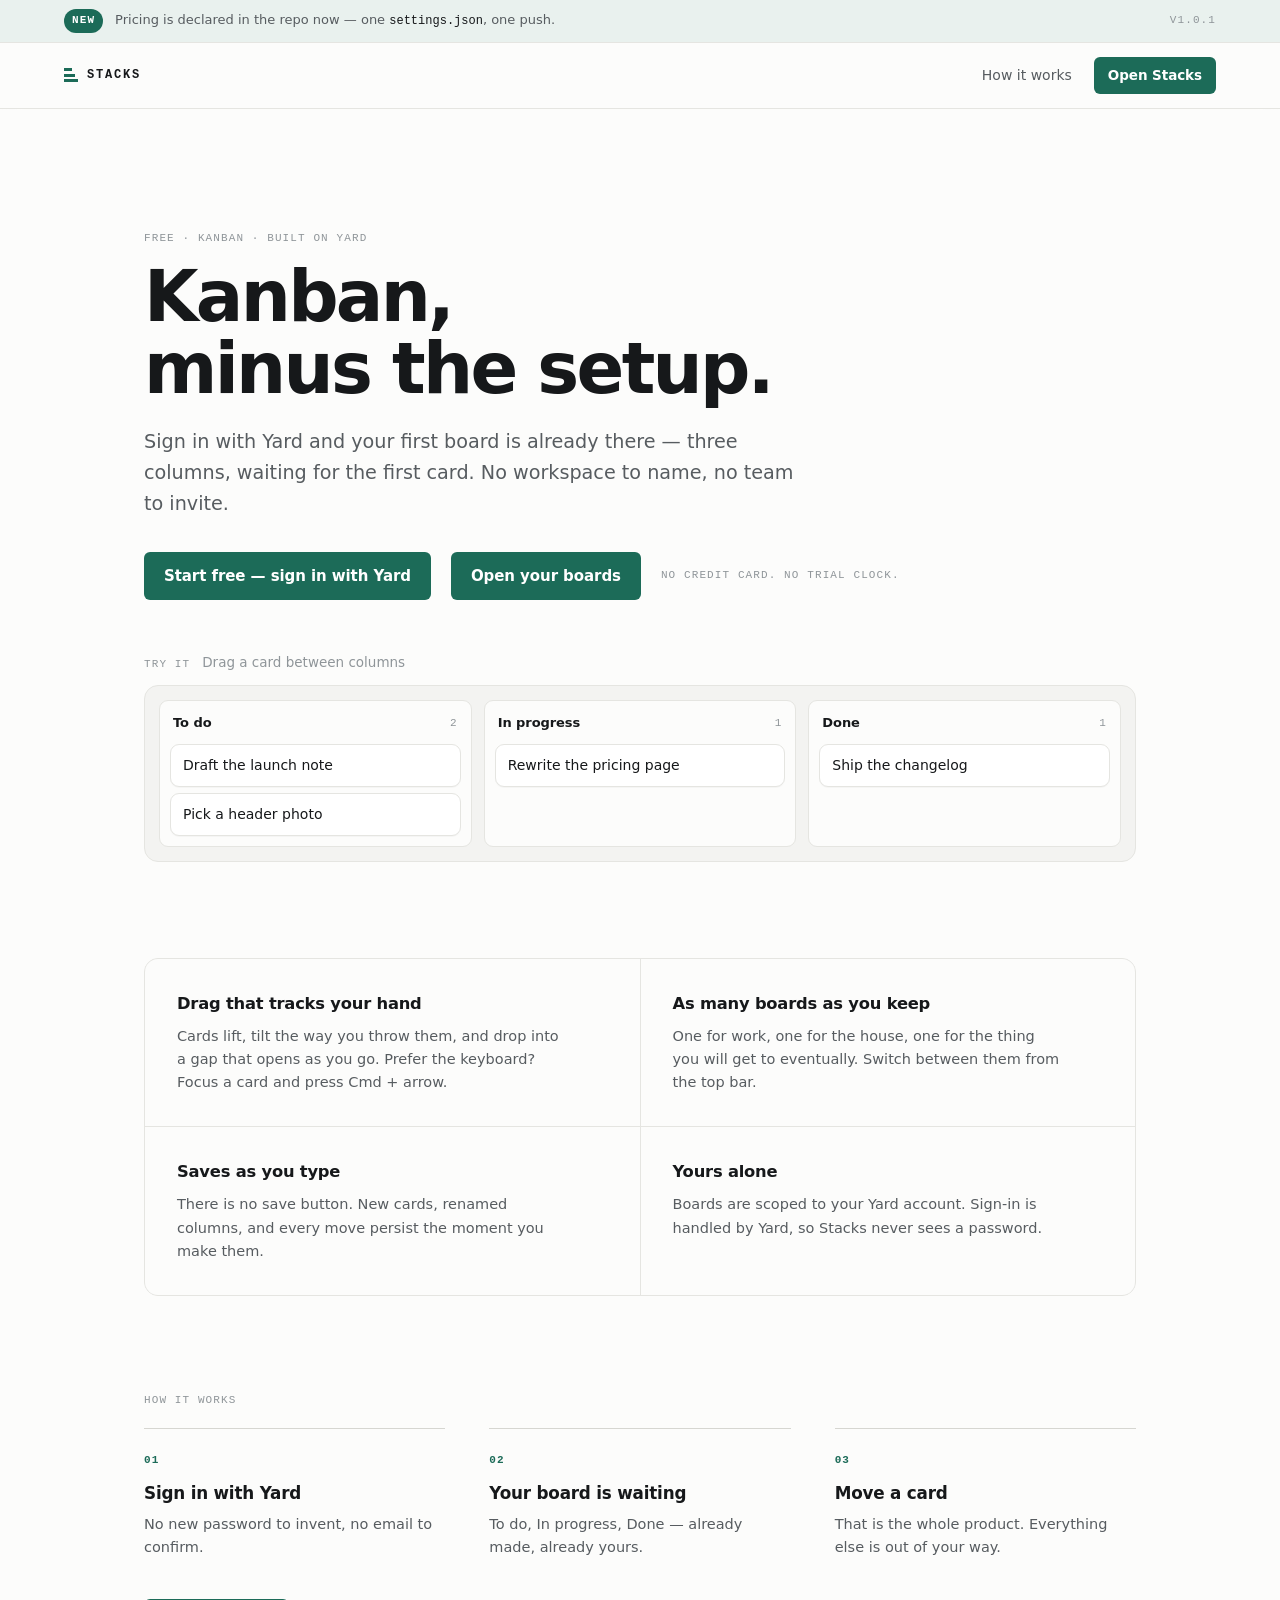
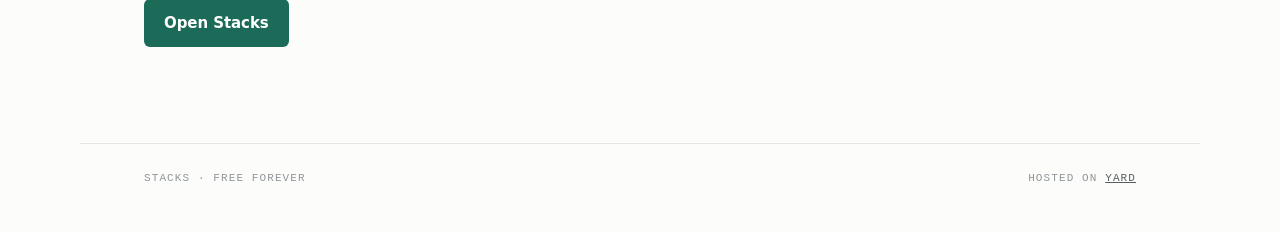
==== landing-page/index.html @ 399314e8 "updates" ====
<!DOCTYPE html>
<html lang="en">
<head>
  <meta charset="utf-8" />
  <meta name="viewport" content="width=device-width, initial-scale=1" />
  <meta name="color-scheme" content="light dark" />
  <title>Stacks — kanban boards, minus the setup</title>
  <meta name="description" content="A free kanban board. Sign in with Yard and your first board is already there: columns, cards, and a drag that tracks your hand." />
  <link rel="stylesheet" href="styles.css" />
  <!--
    embed.js exposes window.yard.product and wires [data-yard] / [data-action].
    Every bound element below also carries static copy, because tagline and
    description are dashboard-only fields that may still be empty.
  -->
  <script src="https://yard.sh/embed.js"></script>
</head>
<body>
  <!--
    Sits above the sticky bar, so it scrolls away and the bar takes over. The
    tag is the live release: it makes a deploy visible on the page itself
    instead of only in `yard env list`.
  -->
  <div class="ship">
    <span class="mono ship__pill">New</span>
    <p class="ship__msg">
      Pricing is declared in the repo now — one <code>settings.json</code>, one push.
    </p>
    <span class="mono ship__tag">v1.0.1</span>
  </div>

  <header class="bar">
    <span class="wordmark">
      <span class="wordmark__mark" aria-hidden="true"></span>
      Stacks
    </span>
    <nav class="bar__nav">
      <a href="#how">How it works</a>
      <a class="cta cta--sm" data-app-link href="/stacks/app/">Open Stacks</a>
    </nav>
  </header>

  <main>
    <section class="hero">
      <p class="mono eyebrow">Free · Kanban · Built on Yard</p>
      <h1>Kanban,<br />minus the setup.</h1>
      <p class="lede" data-yard="tagline">
        Sign in with Yard and your first board is already there — three columns,
        waiting for the first card. No workspace to name, no team to invite.
      </p>
      <div class="hero__actions">
        <a class="cta" data-app-link data-yard-when="signed_out" href="/stacks/app/">
          Start free — sign in with Yard
        </a>
        <a class="cta" data-app-link data-yard-when="signed_in" href="/stacks/app/">
          Open your boards
        </a>
        <span class="mono note" id="price-note">No credit card. No trial clock.</span>
      </div>
    </section>

    <!-- The hero's real argument: a board you can actually move a card on. -->
    <section class="demo" aria-label="Interactive demo">
      <div class="demo__label">
        <span class="mono eyebrow">Try it</span>
        <span class="demo__hint">Drag a card between columns</span>
      </div>

      <div class="demo__board" id="demo-board">
        <div class="dcol" data-name="To do">
          <div class="dcol__head"><span class="dcol__name">To do</span><span class="mono dcol__count">2</span></div>
          <div class="dcol__cards">
            <div class="dcard">Draft the launch note</div>
            <div class="dcard">Pick a header photo</div>
          </div>
        </div>
        <div class="dcol" data-name="In progress">
          <div class="dcol__head"><span class="dcol__name">In progress</span><span class="mono dcol__count">1</span></div>
          <div class="dcol__cards">
            <div class="dcard">Rewrite the pricing page</div>
          </div>
        </div>
        <div class="dcol" data-name="Done">
          <div class="dcol__head"><span class="dcol__name">Done</span><span class="mono dcol__count">1</span></div>
          <div class="dcol__cards">
            <div class="dcard">Ship the changelog</div>
          </div>
        </div>
      </div>
    </section>

    <section class="features">
      <article>
        <h2>Drag that tracks your hand</h2>
        <p>Cards lift, tilt the way you throw them, and drop into a gap that opens as you go. Prefer the keyboard? Focus a card and press Cmd + arrow.</p>
      </article>
      <article>
        <h2>As many boards as you keep</h2>
        <p>One for work, one for the house, one for the thing you will get to eventually. Switch between them from the top bar.</p>
      </article>
      <article>
        <h2>Saves as you type</h2>
        <p>There is no save button. New cards, renamed columns, and every move persist the moment you make them.</p>
      </article>
      <article>
        <h2>Yours alone</h2>
        <p>Boards are scoped to your Yard account. Sign-in is handled by Yard, so Stacks never sees a password.</p>
      </article>
    </section>

    <section class="how" id="how">
      <p class="mono eyebrow">How it works</p>
      <ol class="steps">
        <li>
          <span class="mono steps__n">01</span>
          <h3>Sign in with Yard</h3>
          <p>No new password to invent, no email to confirm.</p>
        </li>
        <li>
          <span class="mono steps__n">02</span>
          <h3>Your board is waiting</h3>
          <p>To do, In progress, Done — already made, already yours.</p>
        </li>
        <li>
          <span class="mono steps__n">03</span>
          <h3>Move a card</h3>
          <p>That is the whole product. Everything else is out of your way.</p>
        </li>
      </ol>
      <a class="cta" data-app-link href="/stacks/app/">Open Stacks</a>
    </section>
  </main>

  <footer class="foot">
    <span class="mono">Stacks · Free forever</span>
    <span class="mono">Hosted on <a href="https://yard.sh">Yard</a></span>
  </footer>

  <script src="demo.js"></script>
</body>
</html>
---- landing-page/styles.css ----
/* Stacks — landing page.
   Same tokens as the app so the page and the product read as one thing:
   humanist sans for anything a person wrote, letterspaced mono for anything
   the system knows. */

:root {
  color-scheme: light dark;

  --paper: #fcfcfb;
  --rail: #f3f3f1;
  --surface: #ffffff;
  --ink: #16181a;
  --muted: #575c60;
  --faint: #8f9599;
  --line: #e5e5e1;
  --line-strong: #d6d6d1;
  --accent: #1c6b58;
  --accent-ink: #ffffff;
  --accent-soft: #e9f1ee;

  --shadow-card: 0 1px 1px rgba(20, 24, 26, 0.03);
  --shadow-lift: 0 18px 40px -12px rgba(20, 24, 26, 0.28), 0 2px 8px rgba(20, 24, 26, 0.08);

  --sans: ui-sans-serif, system-ui, -apple-system, "Segoe UI", Inter, Roboto, "Helvetica Neue", Arial, sans-serif;
  --mono: ui-monospace, SFMono-Regular, "SF Mono", Menlo, Consolas, "Liberation Mono", monospace;

  --r-sm: 6px;
  --r-md: 9px;
  --r-lg: 14px;
  --pad: clamp(20px, 5vw, 64px);
  --wide: 1120px;
}

@media (prefers-color-scheme: dark) {
  :root {
    --paper: #0e1011;
    --rail: #151719;
    --surface: #1a1d1f;
    --ink: #eceeef;
    --muted: #a6acb0;
    --faint: #767c80;
    --line: #262a2d;
    --line-strong: #343a3e;
    --accent: #55c3a0;
    --accent-ink: #06221b;
    --accent-soft: #14261f;

    --shadow-card: none;
    --shadow-lift: 0 20px 44px -12px rgba(0, 0, 0, 0.7), 0 2px 8px rgba(0, 0, 0, 0.5);
  }
}

*,
*::before,
*::after {
  box-sizing: border-box;
}

[hidden] {
  display: none !important;
}

body {
  margin: 0;
  background: var(--paper);
  color: var(--ink);
  font-family: var(--sans);
  font-size: 16px;
  line-height: 1.6;
  -webkit-font-smoothing: antialiased;
}

a {
  color: inherit;
}

:focus-visible {
  outline: 2px solid var(--accent);
  outline-offset: 3px;
  border-radius: 3px;
}

.mono {
  font-family: var(--mono);
  font-size: 11px;
  letter-spacing: 0.1em;
  text-transform: uppercase;
}

.eyebrow {
  color: var(--faint);
}

/* -------------------------------------------------------------------- ship */

.ship {
  display: flex;
  flex-wrap: wrap;
  align-items: center;
  gap: 6px 12px;
  padding: 9px var(--pad);
  background: var(--accent-soft);
  border-bottom: 1px solid var(--line);
}

.ship__pill {
  flex: none;
  padding: 3px 8px;
  border-radius: 999px;
  background: var(--accent);
  color: var(--accent-ink);
  font-weight: 600;
}

.ship__msg {
  flex: 1 1 auto;
  margin: 0;
  min-width: 0;
  font-size: 13px;
  color: var(--muted);
}

.ship__msg code {
  font-family: var(--mono);
  font-size: 12px;
  color: var(--ink);
}

.ship__tag {
  flex: none;
  color: var(--faint);
}

/* --------------------------------------------------------------------- bar */

.bar {
  position: sticky;
  top: 0;
  z-index: 20;
  display: flex;
  align-items: center;
  justify-content: space-between;
  gap: 20px;
  padding: 14px var(--pad);
  background: color-mix(in srgb, var(--paper) 88%, transparent);
  backdrop-filter: blur(10px);
  border-bottom: 1px solid var(--line);
}

.wordmark {
  display: inline-flex;
  align-items: center;
  gap: 9px;
  font-family: var(--mono);
  font-size: 12px;
  font-weight: 600;
  letter-spacing: 0.15em;
  text-transform: uppercase;
}

/* The mark is the name: three stacked bars, shortest on top. */
.wordmark__mark {
  width: 14px;
  height: 14px;
  background-image: linear-gradient(var(--accent), var(--accent)),
    linear-gradient(var(--accent), var(--accent)),
    linear-gradient(var(--accent), var(--accent));
  background-repeat: no-repeat;
  background-size: 8px 3px, 11px 3px, 14px 3px;
  background-position: 0 0, 0 5.5px, 0 11px;
}

.bar__nav {
  display: flex;
  align-items: center;
  gap: 22px;
  font-size: 14px;
}

.bar__nav a {
  text-decoration: none;
  color: var(--muted);
}

.bar__nav a:hover {
  color: var(--ink);
}

@media (max-width: 560px) {
  .bar__nav a:not(.cta) {
    display: none;
  }
}

/* --------------------------------------------------------------------- cta */

.cta {
  display: inline-flex;
  align-items: center;
  padding: 12px 20px;
  background: var(--accent);
  color: var(--accent-ink);
  border-radius: var(--r-sm);
  font-size: 15px;
  font-weight: 550;
  letter-spacing: -0.005em;
  text-decoration: none;
  white-space: nowrap;
}

.cta:hover {
  filter: brightness(1.08);
}

.bar__nav .cta {
  color: var(--accent-ink);
  padding: 8px 14px;
  font-size: 13.5px;
}

/* -------------------------------------------------------------------- hero */

main {
  max-width: var(--wide);
  margin: 0 auto;
  padding: 0 var(--pad);
}

.hero {
  padding: clamp(56px, 11vw, 110px) 0 clamp(32px, 5vw, 52px);
}

.hero h1 {
  margin: 14px 0 0;
  font-size: clamp(2.6rem, 7.4vw, 4.4rem);
  line-height: 1.02;
  font-weight: 600;
  letter-spacing: -0.038em;
}

.lede {
  max-width: 34em;
  margin: 22px 0 0;
  font-size: clamp(1rem, 1.7vw, 1.2rem);
  color: var(--muted);
}

.hero__actions {
  display: flex;
  align-items: center;
  flex-wrap: wrap;
  gap: 14px 20px;
  margin-top: 32px;
}

.note {
  color: var(--faint);
}

/* -------------------------------------------------------------------- demo */

.demo {
  padding-bottom: clamp(56px, 9vw, 96px);
}

.demo__label {
  display: flex;
  align-items: baseline;
  gap: 12px;
  margin-bottom: 12px;
}

.demo__hint {
  font-size: 13.5px;
  color: var(--faint);
}

.demo__board {
  display: grid;
  grid-template-columns: repeat(3, minmax(0, 1fr));
  gap: 12px;
  padding: 14px;
  background: var(--rail);
  border: 1px solid var(--line);
  border-radius: var(--r-lg);
}

@media (max-width: 640px) {
  .demo__board {
    grid-template-columns: 1fr;
  }
}

.dcol {
  min-width: 0;
  padding: 10px;
  background: var(--paper);
  border: 1px solid var(--line);
  border-radius: var(--r-md);
  transition: border-color 0.16s ease, background-color 0.16s ease;
}

.dcol.is-target {
  border-color: var(--accent);
  background: var(--accent-soft);
}

.dcol__head {
  display: flex;
  align-items: center;
  justify-content: space-between;
  gap: 8px;
  padding: 2px 3px 10px;
}

.dcol__name {
  font-size: 13px;
  font-weight: 600;
  letter-spacing: -0.005em;
}

.dcol__count {
  color: var(--faint);
  font-variant-numeric: tabular-nums;
}

.dcol__cards {
  min-height: 62px;
}

.dcard {
  margin-bottom: 6px;
  padding: 11px 12px;
  background: var(--surface);
  border: 1px solid var(--line);
  border-radius: var(--r-md);
  box-shadow: var(--shadow-card);
  font-size: 14px;
  line-height: 1.35;
  cursor: grab;
  touch-action: pan-y;
  user-select: none;
  -webkit-user-select: none;
}

.dcard:last-child {
  margin-bottom: 0;
}

.dcard:hover {
  border-color: var(--line-strong);
}

.dcard.is-dragging {
  position: fixed;
  z-index: 40;
  margin: 0;
  cursor: grabbing;
  pointer-events: none;
  border-color: var(--line-strong);
  box-shadow: var(--shadow-lift);
  will-change: transform;
}

.dplaceholder {
  margin-bottom: 6px;
  border: 1px dashed var(--accent);
  border-radius: var(--r-md);
}

body.is-dragging {
  cursor: grabbing;
}

body.is-dragging .dcard:not(.is-dragging) {
  transition: transform 0.19s cubic-bezier(0.2, 0, 0, 1);
}

/* ---------------------------------------------------------------- features */

/* Four items, so 2x2 — auto-fit would leave a dead cell at three across. */
.features {
  display: grid;
  grid-template-columns: 1fr;
  gap: 1px;
  margin-bottom: clamp(56px, 9vw, 96px);
  background: var(--line);
  border: 1px solid var(--line);
  border-radius: var(--r-lg);
  overflow: hidden;
}

.features article {
  padding: clamp(22px, 3vw, 32px);
  background: var(--paper);
}

.features h2 {
  margin: 0 0 8px;
  font-size: 1.02rem;
  font-weight: 600;
  letter-spacing: -0.012em;
}

.features p {
  margin: 0;
  font-size: 14.5px;
  color: var(--muted);
  max-width: 42ch;
}

@media (min-width: 720px) {
  .features {
    grid-template-columns: 1fr 1fr;
  }
}

/* --------------------------------------------------------------------- how */

.how {
  padding-bottom: clamp(56px, 9vw, 96px);
}

/* Numbered because these genuinely happen in order. */
.steps {
  list-style: none;
  display: grid;
  grid-template-columns: repeat(auto-fit, minmax(230px, 1fr));
  gap: clamp(24px, 4vw, 44px);
  margin: 18px 0 40px;
  padding: 0;
}

.steps li {
  border-top: 1px solid var(--line-strong);
  padding-top: 16px;
}

.steps__n {
  color: var(--accent);
  font-weight: 600;
}

.steps h3 {
  margin: 10px 0 6px;
  font-size: 1.05rem;
  font-weight: 600;
  letter-spacing: -0.012em;
}

.steps p {
  margin: 0;
  font-size: 14.5px;
  color: var(--muted);
}

/* -------------------------------------------------------------------- foot */

.foot {
  display: flex;
  align-items: center;
  justify-content: space-between;
  flex-wrap: wrap;
  gap: 12px;
  max-width: var(--wide);
  margin: 0 auto;
  padding: 26px var(--pad) 44px;
  border-top: 1px solid var(--line);
  color: var(--faint);
}

.foot a {
  color: var(--muted);
}

@media (prefers-reduced-motion: reduce) {
  *,
  *::before,
  *::after {
    animation-duration: 0.01ms !important;
    transition-duration: 0.01ms !important;
  }
}
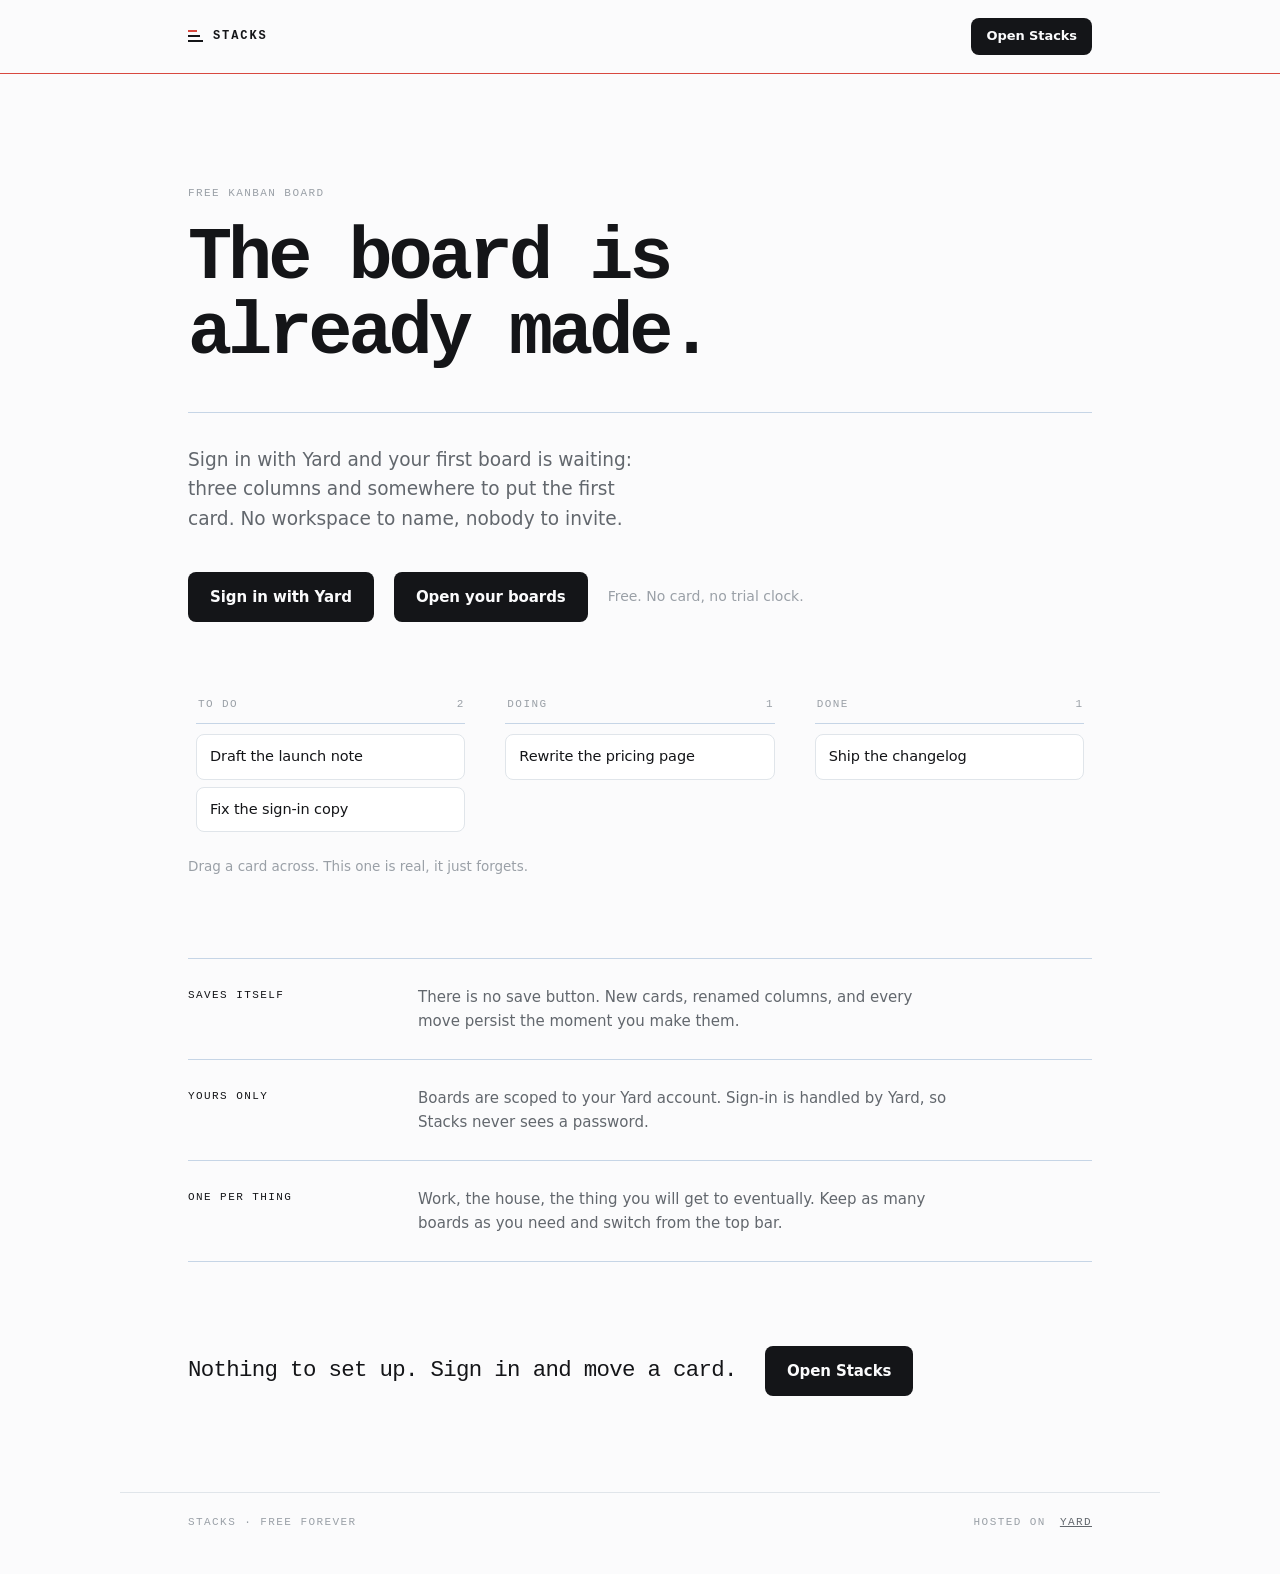
==== commit 0bf795de: "Bring the template up to date with Yard Move the backend to _service.js and migrations to .yard/migr" ====
--- a/landing-page/index.html
+++ b/landing-page/index.html
@@ -4,135 +4,117 @@
   <meta charset="utf-8" />
   <meta name="viewport" content="width=device-width, initial-scale=1" />
   <meta name="color-scheme" content="light dark" />
-  <title>Stacks — kanban boards, minus the setup</title>
-  <meta name="description" content="A free kanban board. Sign in with Yard and your first board is already there: columns, cards, and a drag that tracks your hand." />
+  <title>Stacks: a free kanban board</title>
+  <meta name="description" content="A free kanban board. Sign in with Yard and the first board is already made: three columns, waiting for the first card." />
   <link rel="stylesheet" href="styles.css" />
   <!--
-    embed.js exposes window.yard.product and wires [data-yard] / [data-action].
-    Every bound element below also carries static copy, because tagline and
-    description are dashboard-only fields that may still be empty.
+    Yard injects embed.js into every landing page it serves, hosted and under
+    yard dev. It exposes window.yard.project and wires [data-yard] text
+    bindings and [data-yard-when] visibility. Bound elements keep static copy
+    underneath for fields the dashboard may leave empty.
   -->
-  <script src="https://yard.sh/embed.js"></script>
 </head>
 <body>
-  <!--
-    Sits above the sticky bar, so it scrolls away and the bar takes over. The
-    tag is the live release: it makes a deploy visible on the page itself
-    instead of only in `yard env list`.
-  -->
-  <div class="ship">
-    <span class="mono ship__pill">New</span>
-    <p class="ship__msg">
-      Pricing is declared in the repo now — one <code>settings.json</code>, one push.
-    </p>
-    <span class="mono ship__tag">v1.0.1</span>
-  </div>
-
   <header class="bar">
-    <span class="wordmark">
-      <span class="wordmark__mark" aria-hidden="true"></span>
+    <span class="mark">
+      <span class="mark__glyph" aria-hidden="true"></span>
       Stacks
     </span>
-    <nav class="bar__nav">
-      <a href="#how">How it works</a>
-      <a class="cta cta--sm" data-app-link href="/stacks/app/">Open Stacks</a>
-    </nav>
+    <!-- Relative links only: the page serves under /<slug>/ (and under
+         /<slug>/@<sandbox>/ in a sandbox), so "app/" is always this project's app. -->
+    <a class="btn btn--sm" href="app/">Open Stacks</a>
   </header>
+
+  <!-- The red rule across the top of an index card. The page's only colour. -->
+  <div class="rule rule--margin" role="presentation"></div>
 
   <main>
     <section class="hero">
-      <p class="mono eyebrow">Free · Kanban · Built on Yard</p>
-      <h1>Kanban,<br />minus the setup.</h1>
-      <p class="lede" data-yard="tagline">
-        Sign in with Yard and your first board is already there — three columns,
-        waiting for the first card. No workspace to name, no team to invite.
+      <p class="label reveal">Free kanban board</p>
+
+      <h1 class="reveal reveal--1">The board is<br />already made.</h1>
+
+      <div class="rule reveal reveal--2" role="presentation"></div>
+
+      <p class="lede reveal reveal--3" data-yard="tagline">
+        Sign in with Yard and your first board is waiting: three columns and
+        somewhere to put the first card. No workspace to name, nobody to invite.
       </p>
-      <div class="hero__actions">
-        <a class="cta" data-app-link data-yard-when="signed_out" href="/stacks/app/">
-          Start free — sign in with Yard
+
+      <div class="actions reveal reveal--4">
+        <a class="btn" data-yard-when="signed_out" href="app/">
+          Sign in with Yard
         </a>
-        <a class="cta" data-app-link data-yard-when="signed_in" href="/stacks/app/">
+        <a class="btn" data-yard-when="signed_in" href="app/">
           Open your boards
         </a>
-        <span class="mono note" id="price-note">No credit card. No trial clock.</span>
+        <span class="note">Free. No card, no trial clock.</span>
       </div>
     </section>
 
-    <!-- The hero's real argument: a board you can actually move a card on. -->
-    <section class="demo" aria-label="Interactive demo">
-      <div class="demo__label">
-        <span class="mono eyebrow">Try it</span>
-        <span class="demo__hint">Drag a card between columns</span>
-      </div>
-
-      <div class="demo__board" id="demo-board">
-        <div class="dcol" data-name="To do">
-          <div class="dcol__head"><span class="dcol__name">To do</span><span class="mono dcol__count">2</span></div>
-          <div class="dcol__cards">
-            <div class="dcard">Draft the launch note</div>
-            <div class="dcard">Pick a header photo</div>
+    <!-- The argument for a kanban app is a card you can move, so the board is real. -->
+    <section class="stack">
+      <div class="board" id="board">
+        <div class="b-col">
+          <div class="b-col__head">
+            <span class="label">To do</span>
+            <span class="b-col__n">2</span>
+          </div>
+          <div class="b-col__cards">
+            <div class="b-card">Draft the launch note</div>
+            <div class="b-card">Fix the sign-in copy</div>
           </div>
         </div>
-        <div class="dcol" data-name="In progress">
-          <div class="dcol__head"><span class="dcol__name">In progress</span><span class="mono dcol__count">1</span></div>
-          <div class="dcol__cards">
-            <div class="dcard">Rewrite the pricing page</div>
+        <div class="b-col">
+          <div class="b-col__head">
+            <span class="label">Doing</span>
+            <span class="b-col__n">1</span>
+          </div>
+          <div class="b-col__cards">
+            <div class="b-card">Rewrite the pricing page</div>
           </div>
         </div>
-        <div class="dcol" data-name="Done">
-          <div class="dcol__head"><span class="dcol__name">Done</span><span class="mono dcol__count">1</span></div>
-          <div class="dcol__cards">
-            <div class="dcard">Ship the changelog</div>
+        <div class="b-col">
+          <div class="b-col__head">
+            <span class="label">Done</span>
+            <span class="b-col__n">1</span>
+          </div>
+          <div class="b-col__cards">
+            <div class="b-card">Ship the changelog</div>
           </div>
         </div>
       </div>
+      <p class="hint">Drag a card across. This one is real, it just forgets.</p>
     </section>
 
-    <section class="features">
-      <article>
-        <h2>Drag that tracks your hand</h2>
-        <p>Cards lift, tilt the way you throw them, and drop into a gap that opens as you go. Prefer the keyboard? Focus a card and press Cmd + arrow.</p>
-      </article>
-      <article>
-        <h2>As many boards as you keep</h2>
-        <p>One for work, one for the house, one for the thing you will get to eventually. Switch between them from the top bar.</p>
-      </article>
-      <article>
-        <h2>Saves as you type</h2>
+    <!-- Three claims, written on the lines of the card. -->
+    <section class="facts">
+      <div class="fact">
+        <span class="label">Saves itself</span>
         <p>There is no save button. New cards, renamed columns, and every move persist the moment you make them.</p>
-      </article>
-      <article>
-        <h2>Yours alone</h2>
+      </div>
+      <div class="fact">
+        <span class="label">Yours only</span>
         <p>Boards are scoped to your Yard account. Sign-in is handled by Yard, so Stacks never sees a password.</p>
-      </article>
+      </div>
+      <div class="fact">
+        <span class="label">One per thing</span>
+        <p>Work, the house, the thing you will get to eventually. Keep as many boards as you need and switch from the top bar.</p>
+      </div>
     </section>
 
-    <section class="how" id="how">
-      <p class="mono eyebrow">How it works</p>
-      <ol class="steps">
-        <li>
-          <span class="mono steps__n">01</span>
-          <h3>Sign in with Yard</h3>
-          <p>No new password to invent, no email to confirm.</p>
-        </li>
-        <li>
-          <span class="mono steps__n">02</span>
-          <h3>Your board is waiting</h3>
-          <p>To do, In progress, Done — already made, already yours.</p>
-        </li>
-        <li>
-          <span class="mono steps__n">03</span>
-          <h3>Move a card</h3>
-          <p>That is the whole product. Everything else is out of your way.</p>
-        </li>
-      </ol>
-      <a class="cta" data-app-link href="/stacks/app/">Open Stacks</a>
+    <section class="close">
+      <p class="close__line">Nothing to set up. Sign in and move a card.</p>
+      <a class="btn" href="app/">Open Stacks</a>
     </section>
   </main>
 
   <footer class="foot">
-    <span class="mono">Stacks · Free forever</span>
-    <span class="mono">Hosted on <a href="https://yard.sh">Yard</a></span>
+    <span class="label">Stacks · free forever</span>
+    <span class="label foot__right">
+      <span id="release" data-yard="latest_release.tag_name"></span>
+      Hosted on <a href="https://yard.sh">Yard</a>
+    </span>
   </footer>
 
   <script src="demo.js"></script>
--- a/landing-page/styles.css
+++ b/landing-page/styles.css
@@ -1,52 +1,46 @@
-/* Stacks — landing page.
-   Same tokens as the app so the page and the product read as one thing:
-   humanist sans for anything a person wrote, letterspaced mono for anything
-   the system knows. */
+/* Stacks landing page.
+
+   The page is one index card: typed display face, blue ruling, and a single
+   red rule across the top. Colour appears exactly twice (that rule and the
+   glyph that echoes it), so everything else has to earn its place on the
+   grid instead of on the palette. */
 
 :root {
   color-scheme: light dark;
 
-  --paper: #fcfcfb;
-  --rail: #f3f3f1;
-  --surface: #ffffff;
-  --ink: #16181a;
-  --muted: #575c60;
-  --faint: #8f9599;
-  --line: #e5e5e1;
-  --line-strong: #d6d6d1;
-  --accent: #1c6b58;
-  --accent-ink: #ffffff;
-  --accent-soft: #e9f1ee;
-
-  --shadow-card: 0 1px 1px rgba(20, 24, 26, 0.03);
-  --shadow-lift: 0 18px 40px -12px rgba(20, 24, 26, 0.28), 0 2px 8px rgba(20, 24, 26, 0.08);
-
-  --sans: ui-sans-serif, system-ui, -apple-system, "Segoe UI", Inter, Roboto, "Helvetica Neue", Arial, sans-serif;
+  --card: #fbfbfc;        /* the page: card stock */
+  --desk: #eef0f2;        /* recessed: the tray the board sits in */
+  --raised: #ffffff;      /* a card on the tray */
+  --graphite: #141518;    /* ink */
+  --pencil: #62676d;      /* second voice */
+  --faint: #9aa0a7;       /* labels, counts */
+  --rule: #c6d5e6;        /* the ruling of the card */
+  --rule-soft: #e0e5ea;   /* structural hairlines */
+  --margin: #d8483f;      /* the top rule. the only colour. */
+
+  --sans: ui-sans-serif, system-ui, -apple-system, "Segoe UI", Roboto, "Helvetica Neue", Arial, sans-serif;
   --mono: ui-monospace, SFMono-Regular, "SF Mono", Menlo, Consolas, "Liberation Mono", monospace;
 
-  --r-sm: 6px;
-  --r-md: 9px;
-  --r-lg: 14px;
-  --pad: clamp(20px, 5vw, 64px);
-  --wide: 1120px;
+  --pad: clamp(20px, 5.5vw, 68px);
+  --wide: 1040px;
+  --r: 8px;
+
+  --lift: 0 16px 34px -14px rgba(20, 24, 26, 0.3), 0 2px 6px rgba(20, 24, 26, 0.07);
 }
 
 @media (prefers-color-scheme: dark) {
   :root {
-    --paper: #0e1011;
-    --rail: #151719;
-    --surface: #1a1d1f;
-    --ink: #eceeef;
-    --muted: #a6acb0;
-    --faint: #767c80;
-    --line: #262a2d;
-    --line-strong: #343a3e;
-    --accent: #55c3a0;
-    --accent-ink: #06221b;
-    --accent-soft: #14261f;
-
-    --shadow-card: none;
-    --shadow-lift: 0 20px 44px -12px rgba(0, 0, 0, 0.7), 0 2px 8px rgba(0, 0, 0, 0.5);
+    --card: #121316;
+    --desk: #1a1c20;
+    --raised: #212429;
+    --graphite: #edeef0;
+    --pencil: #9ba1a8;
+    --faint: #737980;
+    --rule: #33475c;
+    --rule-soft: #262a2f;
+    --margin: #e2685e;
+
+    --lift: 0 18px 38px -14px rgba(0, 0, 0, 0.75), 0 2px 6px rgba(0, 0, 0, 0.5);
   }
 }
 
@@ -62,8 +56,8 @@
 
 body {
   margin: 0;
-  background: var(--paper);
-  color: var(--ink);
+  background: var(--card);
+  color: var(--graphite);
   font-family: var(--sans);
   font-size: 16px;
   line-height: 1.6;
@@ -75,150 +69,104 @@
 }
 
 :focus-visible {
-  outline: 2px solid var(--accent);
+  outline: 2px solid var(--graphite);
   outline-offset: 3px;
-  border-radius: 3px;
-}
-
-.mono {
+  border-radius: 2px;
+}
+
+/* The typed voice: column names, counts, captions, anything the catalogue
+   would have stamped rather than written. */
+.label {
+  display: inline-block;
+  margin: 0;
   font-family: var(--mono);
   font-size: 11px;
-  letter-spacing: 0.1em;
+  line-height: 1.4;
+  letter-spacing: 0.13em;
   text-transform: uppercase;
-}
-
-.eyebrow {
   color: var(--faint);
 }
 
-/* -------------------------------------------------------------------- ship */
-
-.ship {
-  display: flex;
-  flex-wrap: wrap;
-  align-items: center;
-  gap: 6px 12px;
-  padding: 9px var(--pad);
-  background: var(--accent-soft);
-  border-bottom: 1px solid var(--line);
-}
-
-.ship__pill {
-  flex: none;
-  padding: 3px 8px;
-  border-radius: 999px;
-  background: var(--accent);
-  color: var(--accent-ink);
-  font-weight: 600;
-}
-
-.ship__msg {
-  flex: 1 1 auto;
-  margin: 0;
-  min-width: 0;
-  font-size: 13px;
-  color: var(--muted);
-}
-
-.ship__msg code {
-  font-family: var(--mono);
-  font-size: 12px;
-  color: var(--ink);
-}
-
-.ship__tag {
-  flex: none;
-  color: var(--faint);
-}
-
-/* --------------------------------------------------------------------- bar */
+/* --------------------------------------------------------------- the rules */
+
+.rule {
+  height: 1px;
+  background: var(--rule);
+  transform-origin: left center;
+}
+
+.rule--margin {
+  background: var(--margin);
+}
+
+/* ----------------------------------------------------------------- top bar */
 
 .bar {
-  position: sticky;
-  top: 0;
-  z-index: 20;
   display: flex;
   align-items: center;
   justify-content: space-between;
   gap: 20px;
-  padding: 14px var(--pad);
-  background: color-mix(in srgb, var(--paper) 88%, transparent);
-  backdrop-filter: blur(10px);
-  border-bottom: 1px solid var(--line);
-}
-
-.wordmark {
+  max-width: var(--wide);
+  margin: 0 auto;
+  padding: 18px var(--pad);
+}
+
+.mark {
   display: inline-flex;
   align-items: center;
-  gap: 9px;
+  gap: 10px;
   font-family: var(--mono);
   font-size: 12px;
   font-weight: 600;
-  letter-spacing: 0.15em;
+  letter-spacing: 0.16em;
   text-transform: uppercase;
 }
 
-/* The mark is the name: three stacked bars, shortest on top. */
-.wordmark__mark {
-  width: 14px;
-  height: 14px;
-  background-image: linear-gradient(var(--accent), var(--accent)),
-    linear-gradient(var(--accent), var(--accent)),
-    linear-gradient(var(--accent), var(--accent));
+/* Three cards seen edge-on, shortest first, and the top one is the red rule,
+   so the mark and the page are the same idea. */
+.mark__glyph {
+  width: 15px;
+  height: 13px;
+  background-image:
+    linear-gradient(var(--margin), var(--margin)),
+    linear-gradient(var(--graphite), var(--graphite)),
+    linear-gradient(var(--graphite), var(--graphite));
   background-repeat: no-repeat;
-  background-size: 8px 3px, 11px 3px, 14px 3px;
-  background-position: 0 0, 0 5.5px, 0 11px;
-}
-
-.bar__nav {
-  display: flex;
-  align-items: center;
-  gap: 22px;
-  font-size: 14px;
-}
-
-.bar__nav a {
-  text-decoration: none;
-  color: var(--muted);
-}
-
-.bar__nav a:hover {
-  color: var(--ink);
-}
-
-@media (max-width: 560px) {
-  .bar__nav a:not(.cta) {
-    display: none;
-  }
-}
-
-/* --------------------------------------------------------------------- cta */
-
-.cta {
+  background-size: 9px 2px, 12px 2px, 15px 2px;
+  background-position: 0 0, 0 5px, 0 10px;
+}
+
+/* -------------------------------------------------------------- the button */
+
+.btn {
   display: inline-flex;
   align-items: center;
-  padding: 12px 20px;
-  background: var(--accent);
-  color: var(--accent-ink);
-  border-radius: var(--r-sm);
+  padding: 13px 22px;
+  border-radius: var(--r);
+  background: var(--graphite);
+  color: var(--card);
   font-size: 15px;
   font-weight: 550;
-  letter-spacing: -0.005em;
+  letter-spacing: -0.006em;
   text-decoration: none;
   white-space: nowrap;
-}
-
-.cta:hover {
-  filter: brightness(1.08);
-}
-
-.bar__nav .cta {
-  color: var(--accent-ink);
-  padding: 8px 14px;
-  font-size: 13.5px;
-}
-
-/* -------------------------------------------------------------------- hero */
+  transition: opacity 0.15s ease, transform 0.15s ease;
+}
+
+.btn:hover {
+  opacity: 0.86;
+}
+
+.btn:active {
+  transform: translateY(1px);
+}
+
+.btn--sm {
+  padding: 8px 15px;
+  font-size: 13px;
+}
+
+/* ------------------------------------------------------------------- shell */
 
 main {
   max-width: var(--wide);
@@ -226,254 +174,261 @@
   padding: 0 var(--pad);
 }
 
+/* -------------------------------------------------------------------- hero */
+
 .hero {
-  padding: clamp(56px, 11vw, 110px) 0 clamp(32px, 5vw, 52px);
+  padding: clamp(52px, 10vw, 104px) 0 clamp(40px, 6vw, 64px);
 }
 
 .hero h1 {
-  margin: 14px 0 0;
-  font-size: clamp(2.6rem, 7.4vw, 4.4rem);
+  margin: 18px 0 clamp(26px, 4vw, 40px);
+  font-family: var(--mono);
+  font-size: clamp(2.15rem, 6.6vw, 4.6rem);
+  font-weight: 600;
   line-height: 1.02;
-  font-weight: 600;
-  letter-spacing: -0.038em;
+  letter-spacing: -0.055em;
 }
 
 .lede {
-  max-width: 34em;
-  margin: 22px 0 0;
-  font-size: clamp(1rem, 1.7vw, 1.2rem);
-  color: var(--muted);
-}
-
-.hero__actions {
+  max-width: 40ch;
+  margin: clamp(22px, 3vw, 32px) 0 0;
+  font-size: clamp(1rem, 1.5vw, 1.16rem);
+  color: var(--pencil);
+}
+
+.actions {
   display: flex;
   align-items: center;
   flex-wrap: wrap;
   gap: 14px 20px;
-  margin-top: 32px;
+  margin-top: clamp(28px, 4vw, 38px);
 }
 
 .note {
+  font-size: 14px;
   color: var(--faint);
 }
 
-/* -------------------------------------------------------------------- demo */
-
-.demo {
-  padding-bottom: clamp(56px, 9vw, 96px);
-}
-
-.demo__label {
+/* ------------------------------------------------------------- the board */
+
+.stack {
+  padding-bottom: clamp(48px, 7vw, 80px);
+}
+
+/* No tray. The columns sit on the page like ruled sections of the card, and
+   the only raised things are the cards themselves. */
+.board {
+  display: grid;
+  grid-template-columns: repeat(3, minmax(0, 1fr));
+  gap: clamp(12px, 2vw, 24px);
+}
+
+@media (max-width: 700px) {
+  .board {
+    grid-template-columns: 1fr;
+    gap: 20px;
+  }
+}
+
+.b-col {
+  min-width: 0;
+  padding: 8px 8px 10px;
+  border-radius: var(--r);
+  transition: background-color 0.16s ease;
+}
+
+.b-col.is-target {
+  background: var(--desk);
+}
+
+.b-col__head {
   display: flex;
   align-items: baseline;
-  gap: 12px;
-  margin-bottom: 12px;
-}
-
-.demo__hint {
-  font-size: 13.5px;
-  color: var(--faint);
-}
-
-.demo__board {
-  display: grid;
-  grid-template-columns: repeat(3, minmax(0, 1fr));
-  gap: 12px;
-  padding: 14px;
-  background: var(--rail);
-  border: 1px solid var(--line);
-  border-radius: var(--r-lg);
-}
-
-@media (max-width: 640px) {
-  .demo__board {
-    grid-template-columns: 1fr;
-  }
-}
-
-.dcol {
-  min-width: 0;
-  padding: 10px;
-  background: var(--paper);
-  border: 1px solid var(--line);
-  border-radius: var(--r-md);
-  transition: border-color 0.16s ease, background-color 0.16s ease;
-}
-
-.dcol.is-target {
-  border-color: var(--accent);
-  background: var(--accent-soft);
-}
-
-.dcol__head {
-  display: flex;
-  align-items: center;
   justify-content: space-between;
   gap: 8px;
-  padding: 2px 3px 10px;
-}
-
-.dcol__name {
-  font-size: 13px;
-  font-weight: 600;
-  letter-spacing: -0.005em;
-}
-
-.dcol__count {
+  padding: 2px 2px 10px;
+  border-bottom: 1px solid var(--rule);
+  margin-bottom: 10px;
+}
+
+.b-col__n {
+  font-family: var(--mono);
+  font-size: 11px;
   color: var(--faint);
   font-variant-numeric: tabular-nums;
 }
 
-.dcol__cards {
-  min-height: 62px;
-}
-
-.dcard {
-  margin-bottom: 6px;
-  padding: 11px 12px;
-  background: var(--surface);
-  border: 1px solid var(--line);
-  border-radius: var(--r-md);
-  box-shadow: var(--shadow-card);
-  font-size: 14px;
+.b-col__cards {
+  min-height: 58px;
+}
+
+.b-card {
+  margin-bottom: 7px;
+  padding: 12px 13px;
+  background: var(--raised);
+  border: 1px solid var(--rule-soft);
+  border-radius: var(--r);
+  font-size: 14.5px;
   line-height: 1.35;
+  letter-spacing: -0.008em;
   cursor: grab;
   touch-action: pan-y;
   user-select: none;
   -webkit-user-select: none;
 }
 
-.dcard:last-child {
+.b-card:last-child {
   margin-bottom: 0;
 }
 
-.dcard:hover {
-  border-color: var(--line-strong);
-}
-
-.dcard.is-dragging {
+.b-card.is-dragging {
   position: fixed;
   z-index: 40;
   margin: 0;
   cursor: grabbing;
   pointer-events: none;
-  border-color: var(--line-strong);
-  box-shadow: var(--shadow-lift);
+  box-shadow: var(--lift);
   will-change: transform;
 }
 
-.dplaceholder {
-  margin-bottom: 6px;
-  border: 1px dashed var(--accent);
-  border-radius: var(--r-md);
+.b-slot {
+  margin-bottom: 7px;
+  border: 1px dashed var(--rule);
+  border-radius: var(--r);
 }
 
 body.is-dragging {
   cursor: grabbing;
 }
 
-body.is-dragging .dcard:not(.is-dragging) {
+body.is-dragging .b-card:not(.is-dragging) {
   transition: transform 0.19s cubic-bezier(0.2, 0, 0, 1);
 }
 
-/* ---------------------------------------------------------------- features */
-
-/* Four items, so 2x2 — auto-fit would leave a dead cell at three across. */
-.features {
+.hint {
+  margin: 14px 0 0;
+  font-size: 13.5px;
+  color: var(--faint);
+}
+
+/* ------------------------------------------------------------------- facts */
+
+/* Written on the lines: label in the margin, the claim on the rule. */
+.facts {
+  padding-bottom: clamp(48px, 7vw, 84px);
+}
+
+.fact {
   display: grid;
   grid-template-columns: 1fr;
-  gap: 1px;
-  margin-bottom: clamp(56px, 9vw, 96px);
-  background: var(--line);
-  border: 1px solid var(--line);
-  border-radius: var(--r-lg);
-  overflow: hidden;
-}
-
-.features article {
-  padding: clamp(22px, 3vw, 32px);
-  background: var(--paper);
-}
-
-.features h2 {
-  margin: 0 0 8px;
-  font-size: 1.02rem;
-  font-weight: 600;
-  letter-spacing: -0.012em;
-}
-
-.features p {
+  gap: 6px 40px;
+  padding: 20px 0;
+  border-top: 1px solid var(--rule);
+}
+
+.fact:last-child {
+  border-bottom: 1px solid var(--rule);
+}
+
+.fact p {
   margin: 0;
-  font-size: 14.5px;
-  color: var(--muted);
-  max-width: 42ch;
+  max-width: 56ch;
+  font-size: 15px;
+  color: var(--pencil);
+}
+
+.fact .label {
+  padding-top: 3px;
+  color: var(--graphite);
 }
 
 @media (min-width: 720px) {
-  .features {
-    grid-template-columns: 1fr 1fr;
-  }
-}
-
-/* --------------------------------------------------------------------- how */
-
-.how {
-  padding-bottom: clamp(56px, 9vw, 96px);
-}
-
-/* Numbered because these genuinely happen in order. */
-.steps {
-  list-style: none;
-  display: grid;
-  grid-template-columns: repeat(auto-fit, minmax(230px, 1fr));
-  gap: clamp(24px, 4vw, 44px);
-  margin: 18px 0 40px;
-  padding: 0;
-}
-
-.steps li {
-  border-top: 1px solid var(--line-strong);
-  padding-top: 16px;
-}
-
-.steps__n {
-  color: var(--accent);
-  font-weight: 600;
-}
-
-.steps h3 {
-  margin: 10px 0 6px;
-  font-size: 1.05rem;
-  font-weight: 600;
-  letter-spacing: -0.012em;
-}
-
-.steps p {
+  .fact {
+    grid-template-columns: 190px minmax(0, 1fr);
+    padding: 26px 0;
+  }
+}
+
+/* ------------------------------------------------------------------- close */
+
+.close {
+  display: flex;
+  align-items: center;
+  flex-wrap: wrap;
+  gap: 18px 28px;
+  padding-bottom: clamp(56px, 8vw, 96px);
+}
+
+.close__line {
   margin: 0;
-  font-size: 14.5px;
-  color: var(--muted);
-}
-
-/* -------------------------------------------------------------------- foot */
+  font-family: var(--mono);
+  font-size: clamp(1.05rem, 2.1vw, 1.4rem);
+  letter-spacing: -0.03em;
+}
+
+/* ------------------------------------------------------------------- foot */
 
 .foot {
   display: flex;
   align-items: center;
   justify-content: space-between;
   flex-wrap: wrap;
-  gap: 12px;
+  gap: 10px 20px;
   max-width: var(--wide);
   margin: 0 auto;
-  padding: 26px var(--pad) 44px;
-  border-top: 1px solid var(--line);
-  color: var(--faint);
+  padding: 22px var(--pad) 44px;
+  border-top: 1px solid var(--rule-soft);
 }
 
 .foot a {
-  color: var(--muted);
+  color: var(--pencil);
+}
+
+.foot__right {
+  display: inline-flex;
+  align-items: center;
+  gap: 14px;
+}
+
+#release:empty {
+  display: none;
+}
+
+/* ------------------------------------------------------------------ reveal */
+
+/* One sequence, on load: the card is set a line at a time. Base styles are the
+   finished state, so no-JS and reduced-motion both land on a readable page. */
+.reveal {
+  animation: rise 0.62s cubic-bezier(0.2, 0.7, 0.2, 1) both;
+}
+
+.rule.reveal {
+  animation-name: draw;
+}
+
+.reveal--1 { animation-delay: 0.06s; }
+.reveal--2 { animation-delay: 0.12s; }
+.reveal--3 { animation-delay: 0.18s; }
+.reveal--4 { animation-delay: 0.24s; }
+
+@keyframes rise {
+  from {
+    opacity: 0;
+    transform: translateY(9px);
+  }
+}
+
+@keyframes draw {
+  from {
+    transform: scaleX(0);
+  }
 }
 
 @media (prefers-reduced-motion: reduce) {
+  .reveal {
+    animation: none;
+  }
+
   *,
   *::before,
   *::after {
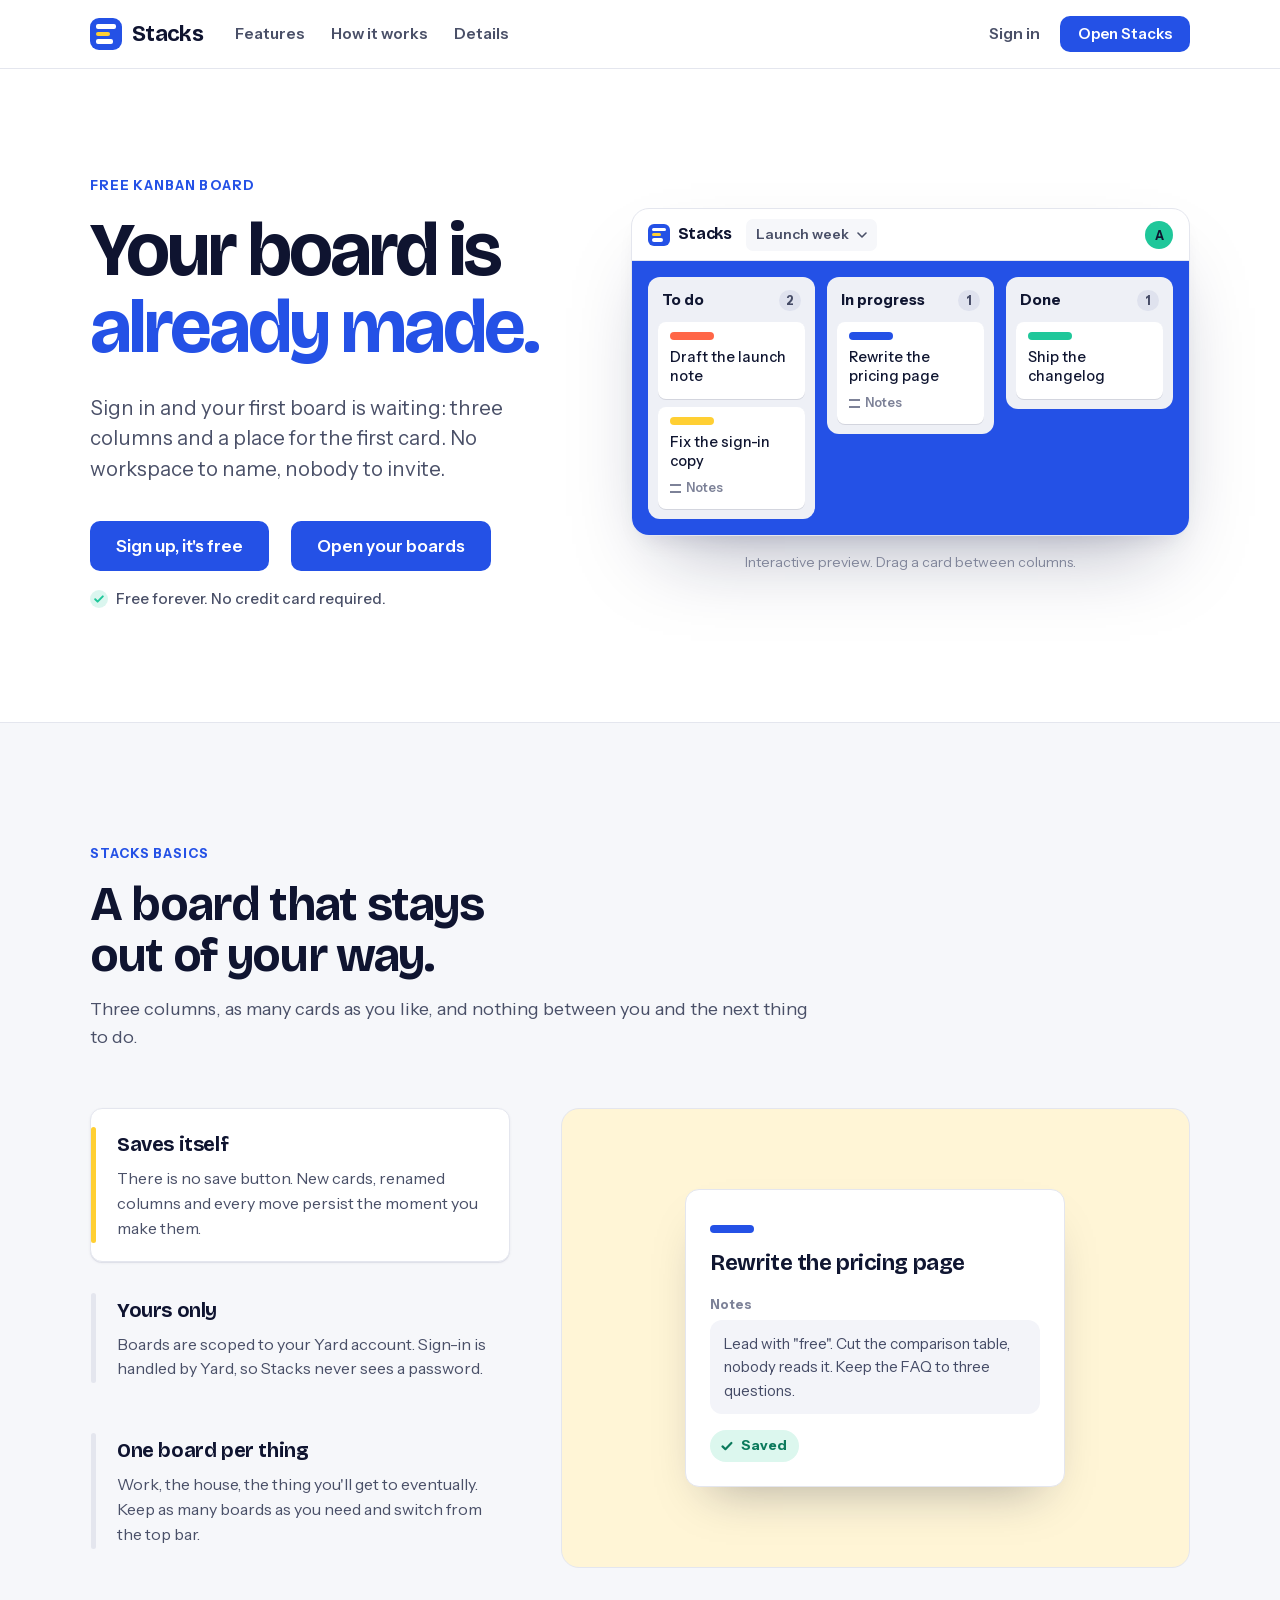
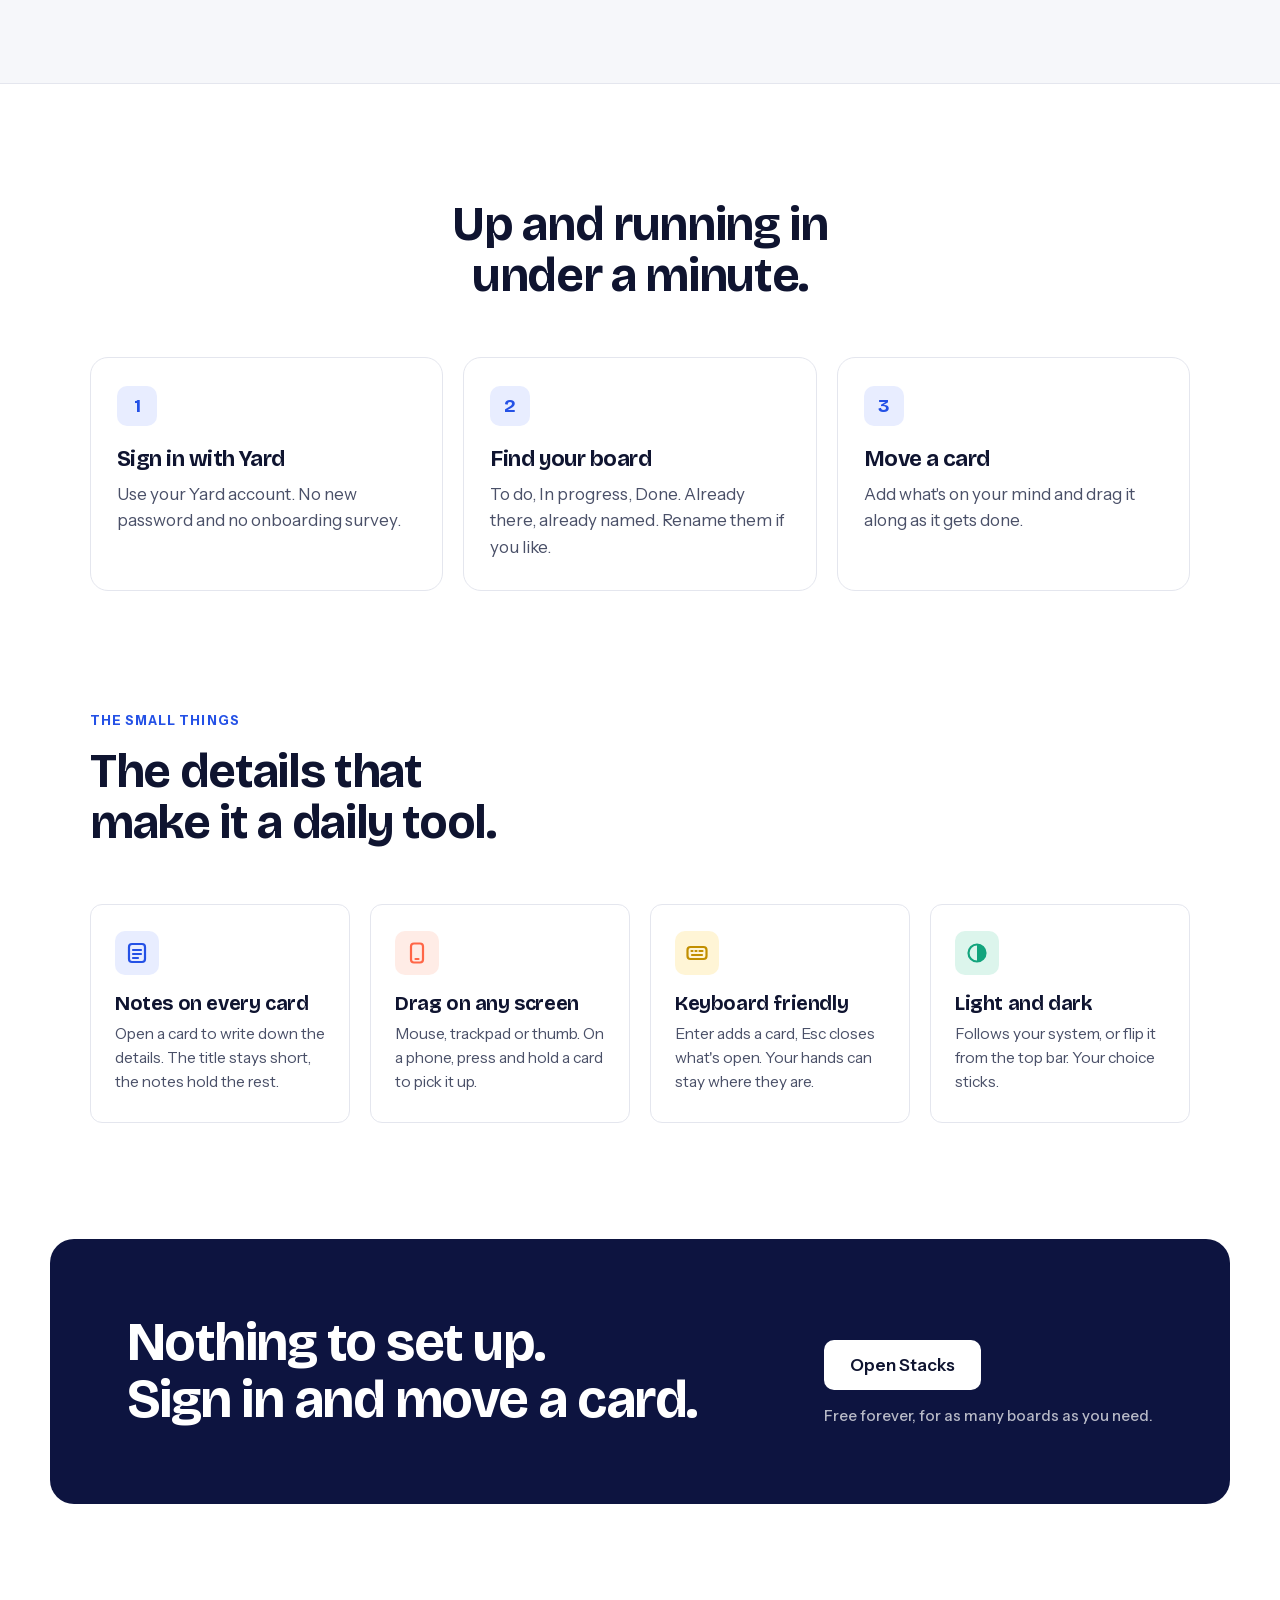
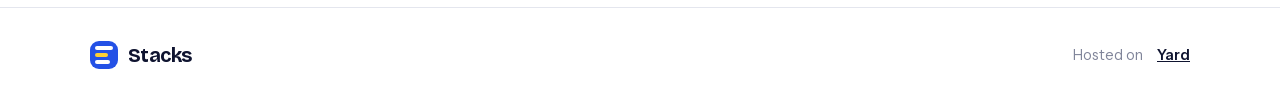
==== commit e73715c2: "design improvements" ====
--- a/landing-page/index.html
+++ b/landing-page/index.html
@@ -6,6 +6,8 @@
   <meta name="color-scheme" content="light dark" />
   <title>Stacks: a free kanban board</title>
   <meta name="description" content="A free kanban board. Sign in with Yard and the first board is already made: three columns, waiting for the first card." />
+  <!-- The headline face is above the fold; fetch it alongside the stylesheet. -->
+  <link rel="preload" href="fonts/bricolage-grotesque.woff2" as="font" type="font/woff2" crossorigin />
   <link rel="stylesheet" href="styles.css" />
   <!--
     Yard injects embed.js into every landing page it serves, hosted and under
@@ -15,108 +17,251 @@
   -->
 </head>
 <body>
-  <header class="bar">
-    <span class="mark">
-      <span class="mark__glyph" aria-hidden="true"></span>
-      Stacks
-    </span>
-    <!-- Relative links only: the page serves under /<slug>/ (and under
-         /<slug>/@<sandbox>/ in a sandbox), so "app/" is always this project's app. -->
-    <a class="btn btn--sm" href="app/">Open Stacks</a>
+  <!-- Relative links only: the page serves under /<slug>/ (and under
+       /<slug>/@<sandbox>/ in a sandbox), so "app/" is always this project's app. -->
+  <header class="nav">
+    <div class="wrap nav__inner">
+      <a class="brand" href="./" aria-label="Stacks home">
+        <span class="brand__mark" aria-hidden="true"><i></i><i></i><i></i></span>
+        Stacks
+      </a>
+      <nav class="nav__links" aria-label="Sections">
+        <a href="#features">Features</a>
+        <a href="#how">How it works</a>
+        <a href="#details">Details</a>
+      </nav>
+      <div class="nav__actions">
+        <a class="nav__signin" data-yard-when="signed_out" href="app/">Sign in</a>
+        <a class="btn btn--sm" href="app/">Open Stacks</a>
+      </div>
+    </div>
   </header>
 
-  <!-- The red rule across the top of an index card. The page's only colour. -->
-  <div class="rule rule--margin" role="presentation"></div>
-
   <main>
+    <!-- ------------------------------------------------------------ hero -->
     <section class="hero">
-      <p class="label reveal">Free kanban board</p>
-
-      <h1 class="reveal reveal--1">The board is<br />already made.</h1>
-
-      <div class="rule reveal reveal--2" role="presentation"></div>
-
-      <p class="lede reveal reveal--3" data-yard="tagline">
-        Sign in with Yard and your first board is waiting: three columns and
-        somewhere to put the first card. No workspace to name, nobody to invite.
+      <div class="wrap hero__grid">
+        <div class="hero__copy">
+          <p class="tag reveal">Free kanban board</p>
+          <h1 class="reveal reveal--1">Your board is <span class="accent">already made.</span></h1>
+          <p class="lede reveal reveal--2" data-yard="tagline">
+            Sign in and your first board is waiting: three columns and a place
+            for the first card. No workspace to name, nobody to invite.
+          </p>
+          <div class="hero__cta reveal reveal--3">
+            <a class="btn btn--lg" data-yard-when="signed_out" href="app/">Sign up, it's free</a>
+            <a class="btn btn--lg" data-yard-when="signed_in" href="app/">Open your boards</a>
+            <span class="hero__note">
+              <svg width="18" height="18" viewBox="0 0 18 18" aria-hidden="true"><circle cx="9" cy="9" r="9" fill="currentColor" opacity=".16"/><path d="M5.2 9.3l2.4 2.3 5.2-5.2" fill="none" stroke="currentColor" stroke-width="2" stroke-linecap="round" stroke-linejoin="round"/></svg>
+              Free forever. No credit card required.
+            </span>
+          </div>
+        </div>
+
+        <!-- The argument for a kanban app is a card you can move, so the board is real. -->
+        <div class="hero__demo">
+        <div class="stage">
+          <div class="stage__chrome" aria-hidden="true">
+            <span class="stage__brand"><span class="brand__mark"><i></i><i></i><i></i></span>Stacks</span>
+            <span class="stage__picker">Launch week<svg width="10" height="6" viewBox="0 0 10 6"><path d="M1 1l4 4 4-4" fill="none" stroke="currentColor" stroke-width="1.6" stroke-linecap="round" stroke-linejoin="round"/></svg></span>
+            <span class="stage__avatar">A</span>
+          </div>
+          <div class="board" id="board">
+            <div class="b-col">
+              <div class="b-col__head">
+                <span class="b-col__name">To do</span>
+                <span class="b-col__n">2</span>
+              </div>
+              <div class="b-col__cards">
+                <div class="b-card"><span class="chip chip--coral"></span>Draft the launch note</div>
+                <div class="b-card"><span class="chip chip--yellow"></span>Fix the sign-in copy<span class="b-card__meta">Notes</span></div>
+              </div>
+            </div>
+            <div class="b-col">
+              <div class="b-col__head">
+                <span class="b-col__name">In progress</span>
+                <span class="b-col__n">1</span>
+              </div>
+              <div class="b-col__cards">
+                <div class="b-card"><span class="chip chip--blue"></span>Rewrite the pricing page<span class="b-card__meta">Notes</span></div>
+              </div>
+            </div>
+            <div class="b-col">
+              <div class="b-col__head">
+                <span class="b-col__name">Done</span>
+                <span class="b-col__n">1</span>
+              </div>
+              <div class="b-col__cards">
+                <div class="b-card"><span class="chip chip--mint"></span>Ship the changelog</div>
+              </div>
+            </div>
+          </div>
+        </div>
+        <p class="stage__hint">Interactive preview. Drag a card between columns.</p>
+        </div>
+      </div>
+    </section>
+
+    <!-- -------------------------------------------------------- features -->
+    <section class="features" id="features">
+      <div class="wrap">
+        <header class="section-head">
+          <p class="tag">Stacks basics</p>
+          <h2>A board that stays out of your way.</h2>
+          <p class="section-head__sub">Three columns, as many cards as you like, and nothing between you and the next thing to do.</p>
+        </header>
+
+        <div class="tabs" data-tabs>
+          <div class="tabs__list" role="tablist" aria-label="Features">
+            <button class="tab tab--yellow" role="tab" id="tab-save" aria-controls="panel-save" aria-selected="true">
+              <span class="tab__title">Saves itself</span>
+              <span class="tab__body">There is no save button. New cards, renamed columns and every move persist the moment you make them.</span>
+            </button>
+            <button class="tab tab--coral" role="tab" id="tab-yours" aria-controls="panel-yours" aria-selected="false" tabindex="-1">
+              <span class="tab__title">Yours only</span>
+              <span class="tab__body">Boards are scoped to your Yard account. Sign-in is handled by Yard, so Stacks never sees a password.</span>
+            </button>
+            <button class="tab tab--mint" role="tab" id="tab-boards" aria-controls="panel-boards" aria-selected="false" tabindex="-1">
+              <span class="tab__title">One board per thing</span>
+              <span class="tab__body">Work, the house, the thing you'll get to eventually. Keep as many boards as you need and switch from the top bar.</span>
+            </button>
+          </div>
+
+          <div class="tabs__panels">
+            <div class="panel panel--yellow" role="tabpanel" id="panel-save" aria-labelledby="tab-save">
+              <div class="mock mock--sheet">
+                <span class="chip chip--blue"></span>
+                <p class="mock__title">Rewrite the pricing page</p>
+                <p class="mock__label">Notes</p>
+                <p class="mock__notes">Lead with "free". Cut the comparison table, nobody reads it. Keep the FAQ to three questions.</p>
+                <p class="mock__saved">
+                  <svg width="16" height="16" viewBox="0 0 16 16" aria-hidden="true"><path d="M3.5 8.4l2.9 2.8 6-6.2" fill="none" stroke="currentColor" stroke-width="2.2" stroke-linecap="round" stroke-linejoin="round"/></svg>
+                  Saved
+                </p>
+              </div>
+            </div>
+
+            <div class="panel panel--coral" role="tabpanel" id="panel-yours" aria-labelledby="tab-yours" hidden>
+              <div class="mock mock--signin">
+                <span class="mock__lock" aria-hidden="true">
+                  <svg width="28" height="28" viewBox="0 0 28 28"><rect x="5" y="12" width="18" height="13" rx="3.5" fill="currentColor"/><path d="M9 12V9a5 5 0 0110 0v3" fill="none" stroke="currentColor" stroke-width="2.6"/></svg>
+                </span>
+                <p class="mock__title">Sign in to Stacks</p>
+                <p class="mock__muted">Your boards are private to your account.</p>
+                <span class="mock__button">Continue with Yard</span>
+                <p class="mock__fine">Stacks gets a user id. Never your password.</p>
+              </div>
+            </div>
+
+            <div class="panel panel--mint" role="tabpanel" id="panel-boards" aria-labelledby="tab-boards" hidden>
+              <div class="mock mock--menu">
+                <p class="mock__label">Your boards</p>
+                <ul>
+                  <li class="is-current"><span class="swatch swatch--blue"></span>Launch week<span class="mock__count">4</span></li>
+                  <li><span class="swatch swatch--coral"></span>The house<span class="mock__count">11</span></li>
+                  <li><span class="swatch swatch--yellow"></span>Reading list<span class="mock__count">7</span></li>
+                  <li><span class="swatch swatch--mint"></span>Someday<span class="mock__count">23</span></li>
+                </ul>
+                <span class="mock__new">+ New board</span>
+              </div>
+            </div>
+          </div>
+        </div>
+      </div>
+    </section>
+
+    <!-- ------------------------------------------------------------- how -->
+    <section class="how" id="how">
+      <div class="wrap">
+        <header class="section-head section-head--center">
+          <h2>Up and running in under a minute.</h2>
+        </header>
+        <ol class="steps">
+          <li class="step">
+            <span class="step__n">1</span>
+            <h3>Sign in with Yard</h3>
+            <p>Use your Yard account. No new password and no onboarding survey.</p>
+          </li>
+          <li class="step">
+            <span class="step__n">2</span>
+            <h3>Find your board</h3>
+            <p>To do, In progress, Done. Already there, already named. Rename them if you like.</p>
+          </li>
+          <li class="step">
+            <span class="step__n">3</span>
+            <h3>Move a card</h3>
+            <p>Add what's on your mind and drag it along as it gets done.</p>
+          </li>
+        </ol>
+      </div>
+    </section>
+
+    <!-- --------------------------------------------------------- details -->
+    <section class="details" id="details">
+      <div class="wrap">
+        <header class="section-head">
+          <p class="tag">The small things</p>
+          <h2>The details that make it a daily tool.</h2>
+        </header>
+        <div class="grid">
+          <article class="tile">
+            <span class="tile__icon tile__icon--blue" aria-hidden="true">
+              <svg width="24" height="24" viewBox="0 0 24 24"><rect x="4" y="3" width="16" height="18" rx="3" fill="none" stroke="currentColor" stroke-width="2.2"/><path d="M8 9h8M8 13h8M8 17h5" stroke="currentColor" stroke-width="2.2" stroke-linecap="round"/></svg>
+            </span>
+            <h3>Notes on every card</h3>
+            <p>Open a card to write down the details. The title stays short, the notes hold the rest.</p>
+          </article>
+          <article class="tile">
+            <span class="tile__icon tile__icon--coral" aria-hidden="true">
+              <svg width="24" height="24" viewBox="0 0 24 24"><rect x="6" y="2.5" width="12" height="19" rx="3" fill="none" stroke="currentColor" stroke-width="2.2"/><path d="M10.5 18h3" stroke="currentColor" stroke-width="2.2" stroke-linecap="round"/></svg>
+            </span>
+            <h3>Drag on any screen</h3>
+            <p>Mouse, trackpad or thumb. On a phone, press and hold a card to pick it up.</p>
+          </article>
+          <article class="tile">
+            <span class="tile__icon tile__icon--yellow" aria-hidden="true">
+              <svg width="24" height="24" viewBox="0 0 24 24"><rect x="2.5" y="6" width="19" height="12" rx="3" fill="none" stroke="currentColor" stroke-width="2.2"/><path d="M6.5 10h1M10.5 10h1M14.5 10h3M7 14h10" stroke="currentColor" stroke-width="2.2" stroke-linecap="round"/></svg>
+            </span>
+            <h3>Keyboard friendly</h3>
+            <p>Enter adds a card, Esc closes what's open. Your hands can stay where they are.</p>
+          </article>
+          <article class="tile">
+            <span class="tile__icon tile__icon--mint" aria-hidden="true">
+              <svg width="24" height="24" viewBox="0 0 24 24"><circle cx="12" cy="12" r="8.5" fill="none" stroke="currentColor" stroke-width="2.2"/><path d="M12 3.5a8.5 8.5 0 010 17z" fill="currentColor"/></svg>
+            </span>
+            <h3>Light and dark</h3>
+            <p>Follows your system, or flip it from the top bar. Your choice sticks.</p>
+          </article>
+        </div>
+      </div>
+    </section>
+
+    <!-- ----------------------------------------------------------- close -->
+    <section class="close">
+      <div class="wrap close__inner">
+        <h2>Nothing to set up.<br />Sign in and move a card.</h2>
+        <div class="close__cta">
+          <a class="btn btn--lg btn--light" href="app/">Open Stacks</a>
+          <span class="close__note">Free forever, for as many boards as you need.</span>
+        </div>
+      </div>
+    </section>
+  </main>
+
+  <footer class="foot">
+    <div class="wrap foot__inner">
+      <a class="brand brand--foot" href="./">
+        <span class="brand__mark" aria-hidden="true"><i></i><i></i><i></i></span>
+        Stacks
+      </a>
+      <p class="foot__meta">
+        <span id="release" data-yard="latest_release.tag_name"></span>
+        Hosted on <a href="https://yard.sh">Yard</a>
       </p>
-
-      <div class="actions reveal reveal--4">
-        <a class="btn" data-yard-when="signed_out" href="app/">
-          Sign in with Yard
-        </a>
-        <a class="btn" data-yard-when="signed_in" href="app/">
-          Open your boards
-        </a>
-        <span class="note">Free. No card, no trial clock.</span>
-      </div>
-    </section>
-
-    <!-- The argument for a kanban app is a card you can move, so the board is real. -->
-    <section class="stack">
-      <div class="board" id="board">
-        <div class="b-col">
-          <div class="b-col__head">
-            <span class="label">To do</span>
-            <span class="b-col__n">2</span>
-          </div>
-          <div class="b-col__cards">
-            <div class="b-card">Draft the launch note</div>
-            <div class="b-card">Fix the sign-in copy</div>
-          </div>
-        </div>
-        <div class="b-col">
-          <div class="b-col__head">
-            <span class="label">Doing</span>
-            <span class="b-col__n">1</span>
-          </div>
-          <div class="b-col__cards">
-            <div class="b-card">Rewrite the pricing page</div>
-          </div>
-        </div>
-        <div class="b-col">
-          <div class="b-col__head">
-            <span class="label">Done</span>
-            <span class="b-col__n">1</span>
-          </div>
-          <div class="b-col__cards">
-            <div class="b-card">Ship the changelog</div>
-          </div>
-        </div>
-      </div>
-      <p class="hint">Drag a card across. This one is real, it just forgets.</p>
-    </section>
-
-    <!-- Three claims, written on the lines of the card. -->
-    <section class="facts">
-      <div class="fact">
-        <span class="label">Saves itself</span>
-        <p>There is no save button. New cards, renamed columns, and every move persist the moment you make them.</p>
-      </div>
-      <div class="fact">
-        <span class="label">Yours only</span>
-        <p>Boards are scoped to your Yard account. Sign-in is handled by Yard, so Stacks never sees a password.</p>
-      </div>
-      <div class="fact">
-        <span class="label">One per thing</span>
-        <p>Work, the house, the thing you will get to eventually. Keep as many boards as you need and switch from the top bar.</p>
-      </div>
-    </section>
-
-    <section class="close">
-      <p class="close__line">Nothing to set up. Sign in and move a card.</p>
-      <a class="btn" href="app/">Open Stacks</a>
-    </section>
-  </main>
-
-  <footer class="foot">
-    <span class="label">Stacks · free forever</span>
-    <span class="label foot__right">
-      <span id="release" data-yard="latest_release.tag_name"></span>
-      Hosted on <a href="https://yard.sh">Yard</a>
-    </span>
+    </div>
   </footer>
 
   <script src="demo.js"></script>
+  <script src="tabs.js"></script>
 </body>
 </html>
--- a/landing-page/styles.css
+++ b/landing-page/styles.css
@@ -1,46 +1,92 @@
 /* Stacks landing page.
 
-   The page is one index card: typed display face, blue ruling, and a single
-   red rule across the top. Colour appears exactly twice (that rule and the
-   glyph that echoes it), so everything else has to earn its place on the
-   grid instead of on the palette. */
+   Clean and product-led. One strong blue carries the brand; yellow, coral
+   and mint are the card labels, used at full strength only on the board and
+   as soft tints elsewhere. No gradients, no glass. */
+
+/* Both faces ship in fonts/ (Latin subset, variable weight) so the page has no
+   outside dependencies. Each is under the SIL Open Font License 1.1:
+   Bricolage Grotesque, Copyright 2022 The Bricolage Grotesque Project Authors
+     (https://github.com/ateliertriay/bricolage)
+   Instrument Sans, Copyright 2022 The Instrument Sans Project Authors
+     (https://github.com/Instrument/instrument-sans) */
+
+@font-face {
+  font-family: "Bricolage Grotesque";
+  font-style: normal;
+  font-weight: 600 800;
+  font-display: swap;
+  src: url("fonts/bricolage-grotesque.woff2") format("woff2");
+}
+
+@font-face {
+  font-family: "Instrument Sans";
+  font-style: normal;
+  font-weight: 400 700;
+  font-display: swap;
+  src: url("fonts/instrument-sans.woff2") format("woff2");
+}
 
 :root {
-  color-scheme: light dark;
-
-  --card: #fbfbfc;        /* the page: card stock */
-  --desk: #eef0f2;        /* recessed: the tray the board sits in */
-  --raised: #ffffff;      /* a card on the tray */
-  --graphite: #141518;    /* ink */
-  --pencil: #62676d;      /* second voice */
-  --faint: #9aa0a7;       /* labels, counts */
-  --rule: #c6d5e6;        /* the ruling of the card */
-  --rule-soft: #e0e5ea;   /* structural hairlines */
-  --margin: #d8483f;      /* the top rule. the only colour. */
-
-  --sans: ui-sans-serif, system-ui, -apple-system, "Segoe UI", Roboto, "Helvetica Neue", Arial, sans-serif;
-  --mono: ui-monospace, SFMono-Regular, "SF Mono", Menlo, Consolas, "Liberation Mono", monospace;
-
-  --pad: clamp(20px, 5.5vw, 68px);
-  --wide: 1040px;
-  --r: 8px;
-
-  --lift: 0 16px 34px -14px rgba(20, 24, 26, 0.3), 0 2px 6px rgba(20, 24, 26, 0.07);
+  color-scheme: light;
+
+  --bg: #ffffff;
+  --surface: #ffffff;
+  --sunk: #f6f7fa;        /* alternate sections, recessed areas */
+  --ink: #0f1430;
+  --ink-2: #4a5068;
+  --ink-3: #80859a;
+  --line: #e4e6ee;
+
+  --blue: #2451e6;
+  --blue-press: #1b3fbf;
+  --blue-soft: #e8edff;
+  --yellow-soft: #fff5d6;
+  --coral-soft: #ffece6;
+  --mint-soft: #dcf5ec;
+  --navy: #0d1440;
+  --yellow: #ffcf33;
+  --coral: #ff6647;
+  --mint: #1fc79a;
+  --on-color: #101631;    /* text sitting on yellow, coral, mint */
+
+  --display: "Bricolage Grotesque", ui-sans-serif, system-ui, sans-serif;
+  --sans: "Instrument Sans", ui-sans-serif, system-ui, -apple-system, "Segoe UI", Roboto, Arial, sans-serif;
+
+  --wrap: 1180px;
+  --gutter: clamp(16px, 4vw, 40px);
+  --r-sm: 8px;
+  --r: 12px;
+  --r-lg: 18px;
+
+  --lift: 0 18px 36px -14px rgba(13, 20, 64, 0.3), 0 3px 8px rgba(13, 20, 64, 0.08);
+  --window: 0 40px 80px -32px rgba(13, 20, 64, 0.35), 0 12px 24px -12px rgba(13, 20, 64, 0.12);
+  --soft: 0 1px 0 rgba(13, 20, 64, 0.06), 0 1px 3px rgba(13, 20, 64, 0.06);
 }
 
 @media (prefers-color-scheme: dark) {
-  :root {
-    --card: #121316;
-    --desk: #1a1c20;
-    --raised: #212429;
-    --graphite: #edeef0;
-    --pencil: #9ba1a8;
-    --faint: #737980;
-    --rule: #33475c;
-    --rule-soft: #262a2f;
-    --margin: #e2685e;
-
-    --lift: 0 18px 38px -14px rgba(0, 0, 0, 0.75), 0 2px 6px rgba(0, 0, 0, 0.5);
+  :root:not([data-theme="light"]) {
+    color-scheme: dark;
+
+    --bg: #0a0e24;
+    --surface: #121834;
+    --sunk: #0e132c;
+    --ink: #f2f3f8;
+    --ink-2: #b3b8cf;
+    --ink-3: #858aa6;
+    --line: #232a4d;
+
+    --blue: #3f69ff;
+    --blue-press: #5b7fff;
+    --blue-soft: #1a2560;
+    --yellow-soft: #33290f;
+    --coral-soft: #3a1c15;
+    --mint-soft: #0f3127;
+    --navy: #060a22;
+
+    --lift: 0 20px 40px -14px rgba(0, 0, 0, 0.7), 0 3px 8px rgba(0, 0, 0, 0.4);
+    --soft: 0 1px 2px rgba(0, 0, 0, 0.35);
+    --window: 0 40px 80px -30px rgba(0, 0, 0, 0.8);
   }
 }
 
@@ -54,14 +100,35 @@
   display: none !important;
 }
 
+html {
+  scroll-behavior: smooth;
+  scroll-padding-top: 88px;
+}
+
 body {
   margin: 0;
-  background: var(--card);
-  color: var(--graphite);
+  background: var(--bg);
+  color: var(--ink);
   font-family: var(--sans);
-  font-size: 16px;
-  line-height: 1.6;
+  font-size: 17px;
+  line-height: 1.55;
   -webkit-font-smoothing: antialiased;
+  overflow-x: hidden;
+}
+
+h1,
+h2,
+h3 {
+  margin: 0;
+  font-family: var(--display);
+  font-weight: 700;
+  letter-spacing: -0.028em;
+  line-height: 1.06;
+  text-wrap: balance;
+}
+
+p {
+  margin: 0;
 }
 
 a {
@@ -69,92 +136,49 @@
 }
 
 :focus-visible {
-  outline: 2px solid var(--graphite);
+  outline: 3px solid var(--blue);
   outline-offset: 3px;
-  border-radius: 2px;
-}
-
-/* The typed voice: column names, counts, captions, anything the catalogue
-   would have stamped rather than written. */
-.label {
+  border-radius: 6px;
+}
+
+.wrap {
+  width: 100%;
+  max-width: var(--wrap);
+  margin: 0 auto;
+  padding: 0 var(--gutter);
+}
+
+.tag {
   display: inline-block;
-  margin: 0;
-  font-family: var(--mono);
-  font-size: 11px;
-  line-height: 1.4;
-  letter-spacing: 0.13em;
+  margin-bottom: 16px;
+  font-size: 13px;
+  font-weight: 700;
+  letter-spacing: 0.08em;
   text-transform: uppercase;
-  color: var(--faint);
-}
-
-/* --------------------------------------------------------------- the rules */
-
-.rule {
-  height: 1px;
-  background: var(--rule);
-  transform-origin: left center;
-}
-
-.rule--margin {
-  background: var(--margin);
-}
-
-/* ----------------------------------------------------------------- top bar */
-
-.bar {
-  display: flex;
-  align-items: center;
-  justify-content: space-between;
-  gap: 20px;
-  max-width: var(--wide);
-  margin: 0 auto;
-  padding: 18px var(--pad);
-}
-
-.mark {
-  display: inline-flex;
-  align-items: center;
-  gap: 10px;
-  font-family: var(--mono);
-  font-size: 12px;
-  font-weight: 600;
-  letter-spacing: 0.16em;
-  text-transform: uppercase;
-}
-
-/* Three cards seen edge-on, shortest first, and the top one is the red rule,
-   so the mark and the page are the same idea. */
-.mark__glyph {
-  width: 15px;
-  height: 13px;
-  background-image:
-    linear-gradient(var(--margin), var(--margin)),
-    linear-gradient(var(--graphite), var(--graphite)),
-    linear-gradient(var(--graphite), var(--graphite));
-  background-repeat: no-repeat;
-  background-size: 9px 2px, 12px 2px, 15px 2px;
-  background-position: 0 0, 0 5px, 0 10px;
-}
-
-/* -------------------------------------------------------------- the button */
+  color: var(--blue);
+}
+
+/* ------------------------------------------------------------------ buttons */
 
 .btn {
   display: inline-flex;
   align-items: center;
-  padding: 13px 22px;
-  border-radius: var(--r);
-  background: var(--graphite);
-  color: var(--card);
-  font-size: 15px;
-  font-weight: 550;
-  letter-spacing: -0.006em;
+  justify-content: center;
+  gap: 8px;
+  padding: 12px 22px;
+  border-radius: 10px;
+  background: var(--blue);
+  color: #fff;
+  font-weight: 600;
+  font-size: 16px;
+  line-height: 1.2;
   text-decoration: none;
   white-space: nowrap;
-  transition: opacity 0.15s ease, transform 0.15s ease;
+  transition: background-color 0.15s, transform 0.15s;
 }
 
 .btn:hover {
-  opacity: 0.86;
+  background: var(--blue-press);
 }
 
 .btn:active {
@@ -162,123 +186,319 @@
 }
 
 .btn--sm {
-  padding: 8px 15px;
+  padding: 9px 18px;
+  font-size: 15px;
+}
+
+.btn--lg {
+  padding: 15px 26px;
+  font-size: 17px;
+}
+
+.btn--light {
+  background: #fff;
+  color: #0f1430;
+}
+
+.btn--light:hover {
+  background: #e8edff;
+}
+
+/* --------------------------------------------------------------------- nav */
+
+.nav {
+  position: sticky;
+  top: 0;
+  z-index: 20;
+  background: color-mix(in srgb, var(--bg) 92%, transparent);
+  backdrop-filter: saturate(1.4) blur(10px);
+  -webkit-backdrop-filter: saturate(1.4) blur(10px);
+  border-bottom: 1px solid var(--line);
+}
+
+.nav__inner {
+  display: flex;
+  align-items: center;
+  gap: 32px;
+  height: 68px;
+}
+
+.brand {
+  display: inline-flex;
+  align-items: center;
+  gap: 10px;
+  font-family: var(--display);
+  font-weight: 700;
+  font-size: 22px;
+  letter-spacing: -0.03em;
+  text-decoration: none;
+}
+
+/* Three stacked bars in the label colours: a column, seen from the side. */
+.brand__mark {
+  display: inline-grid;
+  gap: 3px;
+  padding: 6px;
+  width: 32px;
+  height: 32px;
+  border-radius: 9px;
+  background: var(--blue);
+}
+
+.brand__mark i {
+  display: block;
+  border-radius: 2px;
+  background: #fff;
+}
+
+.brand__mark i:nth-child(1) { width: 100%; }
+.brand__mark i:nth-child(2) { width: 70%; background: var(--yellow); }
+.brand__mark i:nth-child(3) { width: 85%; }
+
+.nav__links {
+  display: flex;
+  gap: 26px;
+}
+
+.nav__links a,
+.nav__signin {
+  font-weight: 600;
+  font-size: 15.5px;
+  text-decoration: none;
+  color: var(--ink-2);
+  transition: color 0.15s;
+}
+
+.nav__links a:hover,
+.nav__signin:hover {
+  color: var(--blue);
+}
+
+.nav__actions {
+  display: flex;
+  align-items: center;
+  gap: 20px;
+  margin-left: auto;
+}
+
+/* -------------------------------------------------------------------- hero */
+
+.hero {
+  padding: clamp(48px, 8vw, 104px) 0 clamp(64px, 9vw, 112px);
+}
+
+.hero__grid {
+  display: grid;
+  grid-template-columns: minmax(0, 0.92fr) minmax(0, 1.08fr);
+  gap: clamp(36px, 5vw, 72px);
+  align-items: center;
+}
+
+.hero h1 {
+  font-size: clamp(44px, 6vw, 76px);
+  line-height: 1.02;
+  letter-spacing: -0.04em;
+}
+
+.hero h1 .accent {
+  color: var(--blue);
+}
+
+.lede {
+  max-width: 30em;
+  margin-top: 26px;
+  font-size: clamp(18px, 1.6vw, 20.5px);
+  line-height: 1.5;
+  color: var(--ink-2);
+}
+
+.hero__cta {
+  display: flex;
+  flex-wrap: wrap;
+  align-items: center;
+  gap: 16px 22px;
+  margin-top: 36px;
+}
+
+.hero__note {
+  display: inline-flex;
+  align-items: center;
+  gap: 8px;
+  font-size: 15px;
+  font-weight: 500;
+  color: var(--ink-2);
+}
+
+.hero__note svg {
+  color: var(--mint);
+  flex: none;
+}
+
+/* ------------------------------------------------------------ board stage */
+
+.stage {
+  border: 1px solid var(--line);
+  border-radius: var(--r-lg);
+  background: var(--surface);
+  box-shadow: var(--window);
+}
+
+/* The app's own top bar, so the demo reads as the product, not a drawing. */
+.stage__chrome {
+  display: flex;
+  align-items: center;
+  gap: 14px;
+  height: 52px;
+  padding: 0 16px;
+  border-bottom: 1px solid var(--line);
+}
+
+.stage__brand {
+  display: inline-flex;
+  align-items: center;
+  gap: 8px;
+  font-family: var(--display);
+  font-weight: 700;
+  font-size: 16px;
+  letter-spacing: -0.02em;
+}
+
+.stage__brand .brand__mark {
+  width: 22px;
+  height: 22px;
+  padding: 4px;
+  gap: 2px;
+  border-radius: 6px;
+}
+
+.stage__picker {
+  display: inline-flex;
+  align-items: center;
+  gap: 8px;
+  padding: 5px 10px;
+  border-radius: 7px;
+  background: var(--sunk);
+  font-size: 14px;
+  font-weight: 600;
+  color: var(--ink-2);
+}
+
+.stage__avatar {
+  display: inline-grid;
+  place-items: center;
+  width: 28px;
+  height: 28px;
+  margin-left: auto;
+  border-radius: 50%;
+  background: var(--mint);
+  color: #0f1430;
   font-size: 13px;
-}
-
-/* ------------------------------------------------------------------- shell */
-
-main {
-  max-width: var(--wide);
-  margin: 0 auto;
-  padding: 0 var(--pad);
-}
-
-/* -------------------------------------------------------------------- hero */
-
-.hero {
-  padding: clamp(52px, 10vw, 104px) 0 clamp(40px, 6vw, 64px);
-}
-
-.hero h1 {
-  margin: 18px 0 clamp(26px, 4vw, 40px);
-  font-family: var(--mono);
-  font-size: clamp(2.15rem, 6.6vw, 4.6rem);
-  font-weight: 600;
-  line-height: 1.02;
-  letter-spacing: -0.055em;
-}
-
-.lede {
-  max-width: 40ch;
-  margin: clamp(22px, 3vw, 32px) 0 0;
-  font-size: clamp(1rem, 1.5vw, 1.16rem);
-  color: var(--pencil);
-}
-
-.actions {
-  display: flex;
-  align-items: center;
-  flex-wrap: wrap;
-  gap: 14px 20px;
-  margin-top: clamp(28px, 4vw, 38px);
-}
-
-.note {
+  font-weight: 700;
+}
+
+.stage__hint {
+  margin-top: 16px;
   font-size: 14px;
-  color: var(--faint);
-}
-
-/* ------------------------------------------------------------- the board */
-
-.stack {
-  padding-bottom: clamp(48px, 7vw, 80px);
-}
-
-/* No tray. The columns sit on the page like ruled sections of the card, and
-   the only raised things are the cards themselves. */
+  color: var(--ink-3);
+  text-align: center;
+}
+
 .board {
   display: grid;
   grid-template-columns: repeat(3, minmax(0, 1fr));
-  gap: clamp(12px, 2vw, 24px);
-}
-
-@media (max-width: 700px) {
-  .board {
-    grid-template-columns: 1fr;
-    gap: 20px;
-  }
+  gap: 12px;
+  align-items: start;
+  padding: 16px;
+  border-radius: 0 0 calc(var(--r-lg) - 1px) calc(var(--r-lg) - 1px);
+  background: var(--blue);
 }
 
 .b-col {
-  min-width: 0;
-  padding: 8px 8px 10px;
-  border-radius: var(--r);
-  transition: background-color 0.16s ease;
+  padding: 12px 10px 10px;
+  border-radius: 12px;
+  background: #eef0f6;
+  transition: background-color 0.15s, box-shadow 0.15s;
 }
 
 .b-col.is-target {
-  background: var(--desk);
+  background: #e8edff;
+  box-shadow: inset 0 0 0 2px #9fb4ff;
 }
 
 .b-col__head {
   display: flex;
-  align-items: baseline;
+  align-items: center;
   justify-content: space-between;
   gap: 8px;
-  padding: 2px 2px 10px;
-  border-bottom: 1px solid var(--rule);
-  margin-bottom: 10px;
+  padding: 0 4px 10px;
+}
+
+.b-col__name {
+  font-weight: 700;
+  font-size: 14.5px;
+  color: #101631;
 }
 
 .b-col__n {
-  font-family: var(--mono);
-  font-size: 11px;
-  color: var(--faint);
-  font-variant-numeric: tabular-nums;
+  min-width: 22px;
+  padding: 1px 7px;
+  border-radius: 999px;
+  background: #dfe2ee;
+  font-size: 12.5px;
+  font-weight: 700;
+  text-align: center;
+  color: #454b66;
 }
 
 .b-col__cards {
-  min-height: 58px;
+  min-height: 48px;
 }
 
 .b-card {
-  margin-bottom: 7px;
-  padding: 12px 13px;
-  background: var(--raised);
-  border: 1px solid var(--rule-soft);
-  border-radius: var(--r);
+  margin-bottom: 8px;
+  padding: 10px 12px 12px;
+  border-radius: var(--r-sm);
+  background: #fff;
+  color: #101631;
   font-size: 14.5px;
+  font-weight: 500;
   line-height: 1.35;
-  letter-spacing: -0.008em;
+  box-shadow: 0 1px 0 rgba(16, 22, 49, 0.12);
   cursor: grab;
   touch-action: pan-y;
   user-select: none;
   -webkit-user-select: none;
 }
 
+.b-card:hover {
+  box-shadow: 0 1px 0 rgba(16, 22, 49, 0.12), inset 0 0 0 2px var(--blue);
+}
+
 .b-card:last-child {
   margin-bottom: 0;
+}
+
+.b-card .chip {
+  display: block;
+  margin-bottom: 8px;
+}
+
+.b-card__meta {
+  display: flex;
+  align-items: center;
+  gap: 5px;
+  margin-top: 8px;
+  font-size: 12.5px;
+  font-weight: 600;
+  color: #7d8298;
+}
+
+.b-card__meta::before {
+  content: "";
+  width: 11px;
+  height: 9px;
+  border-top: 2px solid currentColor;
+  border-bottom: 2px solid currentColor;
 }
 
 .b-card.is-dragging {
@@ -292,9 +512,9 @@
 }
 
 .b-slot {
-  margin-bottom: 7px;
-  border: 1px dashed var(--rule);
-  border-radius: var(--r);
+  margin-bottom: 8px;
+  border-radius: var(--r-sm);
+  background: #dfe2ee;
 }
 
 body.is-dragging {
@@ -305,127 +525,485 @@
   transition: transform 0.19s cubic-bezier(0.2, 0, 0, 1);
 }
 
-.hint {
-  margin: 14px 0 0;
-  font-size: 13.5px;
-  color: var(--faint);
-}
-
-/* ------------------------------------------------------------------- facts */
-
-/* Written on the lines: label in the margin, the claim on the rule. */
-.facts {
-  padding-bottom: clamp(48px, 7vw, 84px);
-}
-
-.fact {
+/* Card labels: the four colours the whole page is built from. */
+.chip {
+  display: inline-block;
+  width: 44px;
+  height: 8px;
+  border-radius: 999px;
+}
+
+.chip--blue { background: var(--blue); }
+.chip--yellow { background: var(--yellow); }
+.chip--coral { background: var(--coral); }
+.chip--mint { background: var(--mint); }
+
+/* ---------------------------------------------------------- section heads */
+
+.section-head {
+  max-width: 720px;
+  margin-bottom: clamp(36px, 5vw, 56px);
+}
+
+.section-head h2 {
+  font-size: clamp(32px, 4vw, 48px);
+}
+
+.section-head__sub {
+  margin-top: 16px;
+  font-size: 18px;
+  color: var(--ink-2);
+}
+
+.section-head--center {
+  margin-left: auto;
+  margin-right: auto;
+  text-align: center;
+}
+
+/* ---------------------------------------------------------------- features */
+
+.features {
+  padding: clamp(64px, 9vw, 120px) 0;
+  background: var(--sunk);
+  border-top: 1px solid var(--line);
+  border-bottom: 1px solid var(--line);
+}
+
+.tabs {
   display: grid;
-  grid-template-columns: 1fr;
-  gap: 6px 40px;
-  padding: 20px 0;
-  border-top: 1px solid var(--rule);
-}
-
-.fact:last-child {
-  border-bottom: 1px solid var(--rule);
-}
-
-.fact p {
+  grid-template-columns: minmax(0, 0.8fr) minmax(0, 1.2fr);
+  gap: clamp(24px, 4vw, 56px);
+  align-items: stretch;
+}
+
+.tabs__list {
+  display: flex;
+  flex-direction: column;
+  gap: 12px;
+}
+
+.tab {
+  position: relative;
+  display: block;
+  width: 100%;
+  padding: 20px 22px 20px 26px;
+  border: 1px solid transparent;
+  border-radius: var(--r);
+  background: transparent;
+  color: inherit;
+  font: inherit;
+  text-align: left;
+  cursor: pointer;
+  transition: background-color 0.15s, box-shadow 0.15s;
+}
+
+.tab::before {
+  content: "";
+  position: absolute;
+  left: 0;
+  top: 18px;
+  bottom: 18px;
+  width: 5px;
+  border-radius: 999px;
+  background: var(--line);
+  transition: background-color 0.15s;
+}
+
+.tab:hover {
+  background: color-mix(in srgb, var(--surface) 60%, transparent);
+}
+
+.tab[aria-selected="true"] {
+  background: var(--surface);
+  border-color: var(--line);
+  box-shadow: var(--soft);
+}
+
+.tab--yellow[aria-selected="true"]::before { background: var(--yellow); }
+.tab--coral[aria-selected="true"]::before { background: var(--coral); }
+.tab--mint[aria-selected="true"]::before { background: var(--mint); }
+
+.tab__title {
+  display: block;
+  font-family: var(--display);
+  font-weight: 700;
+  font-size: 20px;
+  letter-spacing: -0.02em;
+}
+
+.tab__body {
+  display: block;
+  margin-top: 6px;
+  font-size: 16px;
+  color: var(--ink-2);
+}
+
+.tabs__panels {
+  display: grid;
+}
+
+.panel {
+  display: grid;
+  place-items: center;
+  min-height: 420px;
+  padding: clamp(28px, 5vw, 56px);
+  border: 1px solid var(--line);
+  border-radius: var(--r-lg);
+  animation: panel-in 0.35s cubic-bezier(0.2, 0.7, 0.2, 1);
+}
+
+.panel--yellow { background: var(--yellow-soft); }
+.panel--coral { background: var(--coral-soft); }
+.panel--mint { background: var(--mint-soft); }
+
+@keyframes panel-in {
+  from {
+    opacity: 0.4;
+  }
+}
+
+/* The mock UI inside each panel is always light: it is a picture of the app. */
+.mock {
+  width: 100%;
+  max-width: 380px;
+  padding: 24px;
+  border: 1px solid #e4e6ee;
+  border-radius: 14px;
+  background: #fff;
+  color: #101631;
+  box-shadow: 0 24px 48px -24px rgba(16, 22, 49, 0.35);
+  animation: mock-in 0.45s cubic-bezier(0.2, 0.7, 0.2, 1);
+}
+
+@keyframes mock-in {
+  from {
+    transform: translateY(10px);
+    opacity: 0;
+  }
+}
+
+.mock__title {
+  margin-top: 10px;
+  font-family: var(--display);
+  font-weight: 700;
+  font-size: 22px;
+  letter-spacing: -0.02em;
+  line-height: 1.15;
+}
+
+.mock__label {
+  margin-top: 18px;
+  font-size: 13px;
+  font-weight: 700;
+  color: #7d8298;
+}
+
+.mock__notes {
+  margin-top: 6px;
+  padding: 12px 14px;
+  border-radius: 12px;
+  background: #f3f4f9;
+  font-size: 15px;
+  color: #454b66;
+}
+
+.mock__saved {
+  display: inline-flex;
+  align-items: center;
+  gap: 6px;
+  margin-top: 16px;
+  padding: 5px 12px 5px 9px;
+  border-radius: 999px;
+  background: #dcf7ee;
+  color: #0b7a5c;
+  font-size: 14px;
+  font-weight: 700;
+}
+
+.mock--signin {
+  text-align: center;
+}
+
+.mock__lock {
+  display: inline-grid;
+  place-items: center;
+  width: 60px;
+  height: 60px;
+  border-radius: 18px;
+  background: #ffe6e0;
+  color: var(--coral);
+}
+
+.mock__muted {
+  margin-top: 6px;
+  font-size: 15px;
+  color: #454b66;
+}
+
+.mock__button {
+  display: block;
+  margin-top: 20px;
+  padding: 13px;
+  border-radius: 10px;
+  background: #101631;
+  color: #fff;
+  font-weight: 600;
+}
+
+.mock__fine {
+  margin-top: 12px;
+  font-size: 13px;
+  color: #7d8298;
+}
+
+.mock--menu {
+  padding: 16px;
+}
+
+.mock--menu .mock__label {
+  margin: 4px 8px 8px;
+}
+
+.mock--menu ul {
   margin: 0;
-  max-width: 56ch;
+  padding: 0;
+  list-style: none;
+}
+
+.mock--menu li {
+  display: flex;
+  align-items: center;
+  gap: 12px;
+  padding: 11px 10px;
+  border-radius: 12px;
+  font-weight: 600;
+}
+
+.mock--menu li.is-current {
+  background: #e4eaff;
+  color: #1740d6;
+}
+
+.swatch {
+  width: 26px;
+  height: 20px;
+  border-radius: 6px;
+  flex: none;
+}
+
+.swatch--blue { background: var(--blue); }
+.swatch--yellow { background: var(--yellow); }
+.swatch--coral { background: var(--coral); }
+.swatch--mint { background: var(--mint); }
+
+.mock__count {
+  margin-left: auto;
+  font-size: 13px;
+  font-weight: 700;
+  color: #7d8298;
+}
+
+.mock__new {
+  display: block;
+  margin-top: 8px;
+  padding: 11px 10px;
+  border-top: 1px solid #eceef5;
+  font-weight: 700;
+  color: #2152ff;
+}
+
+/* --------------------------------------------------------------------- how */
+
+.how {
+  padding: clamp(64px, 9vw, 120px) 0;
+}
+
+.steps {
+  display: grid;
+  grid-template-columns: repeat(3, minmax(0, 1fr));
+  gap: 20px;
+  margin: 0;
+  padding: 0;
+  list-style: none;
+  counter-reset: none;
+}
+
+.step {
+  padding: 28px 26px 30px;
+  border-radius: var(--r-lg);
+  background: var(--surface);
+  border: 1px solid var(--line);
+}
+
+.step__n {
+  display: inline-grid;
+  place-items: center;
+  width: 40px;
+  height: 40px;
+  margin-bottom: 22px;
+  border-radius: 10px;
+  background: var(--blue-soft);
+  font-family: var(--display);
+  font-weight: 700;
+  font-size: 19px;
+  color: var(--blue);
+}
+
+.step h3 {
+  font-size: 22px;
+  letter-spacing: -0.025em;
+}
+
+.step p {
+  margin-top: 10px;
+  color: var(--ink-2);
+}
+
+/* ----------------------------------------------------------------- details */
+
+.details {
+  padding: 0 0 clamp(64px, 9vw, 120px);
+}
+
+.grid {
+  display: grid;
+  grid-template-columns: repeat(4, minmax(0, 1fr));
+  gap: 20px;
+}
+
+.tile {
+  padding: 26px 24px 28px;
+  border: 1px solid var(--line);
+  border-radius: var(--r);
+  background: var(--surface);
+}
+
+.tile__icon {
+  display: inline-grid;
+  place-items: center;
+  width: 44px;
+  height: 44px;
+  margin-bottom: 18px;
+  border-radius: 10px;
+}
+
+.tile__icon--blue { background: var(--blue-soft); color: var(--blue); }
+.tile__icon--coral { background: var(--coral-soft); color: var(--coral); }
+.tile__icon--yellow { background: var(--yellow-soft); color: #c28f00; }
+.tile__icon--mint { background: var(--mint-soft); color: #13a47d; }
+
+.tile h3 {
+  font-size: 20px;
+  letter-spacing: -0.02em;
+}
+
+.tile p {
+  margin-top: 8px;
+  font-size: 15.5px;
+  color: var(--ink-2);
+}
+
+/* ------------------------------------------------------------------- close */
+
+.close {
+  padding: 0 var(--gutter) clamp(64px, 8vw, 104px);
+}
+
+.close__inner {
+  display: flex;
+  flex-wrap: wrap;
+  align-items: flex-end;
+  justify-content: space-between;
+  gap: 32px 48px;
+  padding: clamp(40px, 6vw, 80px) clamp(28px, 6vw, 80px);
+  border-radius: 24px;
+  background: var(--navy);
+  color: #fff;
+}
+
+.close h2 {
+  font-size: clamp(32px, 4.4vw, 54px);
+  line-height: 1.04;
+}
+
+.close__cta {
+  display: flex;
+  flex-direction: column;
+  align-items: flex-start;
+  gap: 14px;
+}
+
+.close__note {
   font-size: 15px;
-  color: var(--pencil);
-}
-
-.fact .label {
-  padding-top: 3px;
-  color: var(--graphite);
-}
-
-@media (min-width: 720px) {
-  .fact {
-    grid-template-columns: 190px minmax(0, 1fr);
-    padding: 26px 0;
-  }
-}
-
-/* ------------------------------------------------------------------- close */
-
-.close {
-  display: flex;
-  align-items: center;
+  font-weight: 500;
+  opacity: 0.7;
+}
+
+/* -------------------------------------------------------------------- foot */
+
+.foot {
+  padding: 32px 0;
+  border-top: 1px solid var(--line);
+}
+
+.foot__inner {
+  display: flex;
   flex-wrap: wrap;
-  gap: 18px 28px;
-  padding-bottom: clamp(56px, 8vw, 96px);
-}
-
-.close__line {
-  margin: 0;
-  font-family: var(--mono);
-  font-size: clamp(1.05rem, 2.1vw, 1.4rem);
-  letter-spacing: -0.03em;
-}
-
-/* ------------------------------------------------------------------- foot */
-
-.foot {
-  display: flex;
   align-items: center;
   justify-content: space-between;
-  flex-wrap: wrap;
-  gap: 10px 20px;
-  max-width: var(--wide);
-  margin: 0 auto;
-  padding: 22px var(--pad) 44px;
-  border-top: 1px solid var(--rule-soft);
-}
-
-.foot a {
-  color: var(--pencil);
-}
-
-.foot__right {
-  display: inline-flex;
-  align-items: center;
+  gap: 16px;
+}
+
+.brand--foot {
+  font-size: 20px;
+}
+
+.brand--foot .brand__mark {
+  width: 28px;
+  height: 28px;
+  padding: 5px;
+}
+
+.foot__meta {
+  display: flex;
   gap: 14px;
-}
-
-#release:empty {
-  display: none;
+  font-size: 14.5px;
+  color: var(--ink-3);
+}
+
+.foot__meta a {
+  color: var(--ink);
+  font-weight: 600;
 }
 
 /* ------------------------------------------------------------------ reveal */
 
-/* One sequence, on load: the card is set a line at a time. Base styles are the
-   finished state, so no-JS and reduced-motion both land on a readable page. */
+/* One sequence, on load. Base styles are the finished state, so no-JS and
+   reduced-motion both land on a readable page. */
 .reveal {
-  animation: rise 0.62s cubic-bezier(0.2, 0.7, 0.2, 1) both;
-}
-
-.rule.reveal {
-  animation-name: draw;
+  animation: rise 0.7s cubic-bezier(0.2, 0.7, 0.2, 1) both;
 }
 
 .reveal--1 { animation-delay: 0.06s; }
-.reveal--2 { animation-delay: 0.12s; }
-.reveal--3 { animation-delay: 0.18s; }
-.reveal--4 { animation-delay: 0.24s; }
+.reveal--2 { animation-delay: 0.14s; }
+.reveal--3 { animation-delay: 0.22s; }
 
 @keyframes rise {
   from {
     opacity: 0;
-    transform: translateY(9px);
-  }
-}
-
-@keyframes draw {
-  from {
-    transform: scaleX(0);
+    transform: translateY(14px);
   }
 }
 
 @media (prefers-reduced-motion: reduce) {
-  .reveal {
+  html {
+    scroll-behavior: auto;
+  }
+
+  .reveal,
+  .panel,
+  .mock {
     animation: none;
   }
 
@@ -436,3 +1014,110 @@
     transition-duration: 0.01ms !important;
   }
 }
+
+/* -------------------------------------------------------------- responsive */
+
+@media (max-width: 1020px) {
+  .hero__grid,
+  .tabs {
+    grid-template-columns: minmax(0, 1fr);
+  }
+
+  .hero__copy {
+    max-width: 680px;
+  }
+
+  .grid {
+    grid-template-columns: repeat(2, minmax(0, 1fr));
+  }
+
+  .panel {
+    min-height: 360px;
+  }
+}
+
+@media (max-width: 760px) {
+  .nav__links {
+    display: none;
+  }
+
+  .steps {
+    grid-template-columns: minmax(0, 1fr);
+  }
+
+  .close__inner {
+    border-radius: 20px;
+  }
+}
+
+@media (max-width: 560px) {
+  body {
+    font-size: 16px;
+  }
+
+  .nav__inner {
+    height: 60px;
+  }
+
+  .nav__signin {
+    display: none;
+  }
+
+  .hero__cta .btn {
+    width: 100%;
+  }
+
+  .stage__picker {
+    display: none;
+  }
+
+  .board {
+    padding: 12px;
+  }
+
+  /* Three columns stay side by side, the board scrolls sideways like the app. */
+  .board {
+    grid-template-columns: repeat(3, 72%);
+    overflow-x: auto;
+    scroll-snap-type: x mandatory;
+    padding-bottom: 4px;
+    scrollbar-width: none;
+  }
+
+  .board::-webkit-scrollbar {
+    display: none;
+  }
+
+  .b-col {
+    scroll-snap-align: start;
+  }
+
+  /* Let a swipe scroll the board; a press-and-hold still picks a card up. */
+  .b-card {
+    touch-action: pan-x pan-y;
+  }
+
+  .grid {
+    grid-template-columns: minmax(0, 1fr);
+  }
+
+  .panel {
+    min-height: 0;
+    padding: 28px 18px;
+  }
+
+  .close {
+    padding-left: 0;
+    padding-right: 0;
+  }
+
+  .close__inner {
+    margin: 0 var(--gutter);
+    width: auto;
+  }
+
+  .close__cta,
+  .close__cta .btn {
+    width: 100%;
+  }
+}
